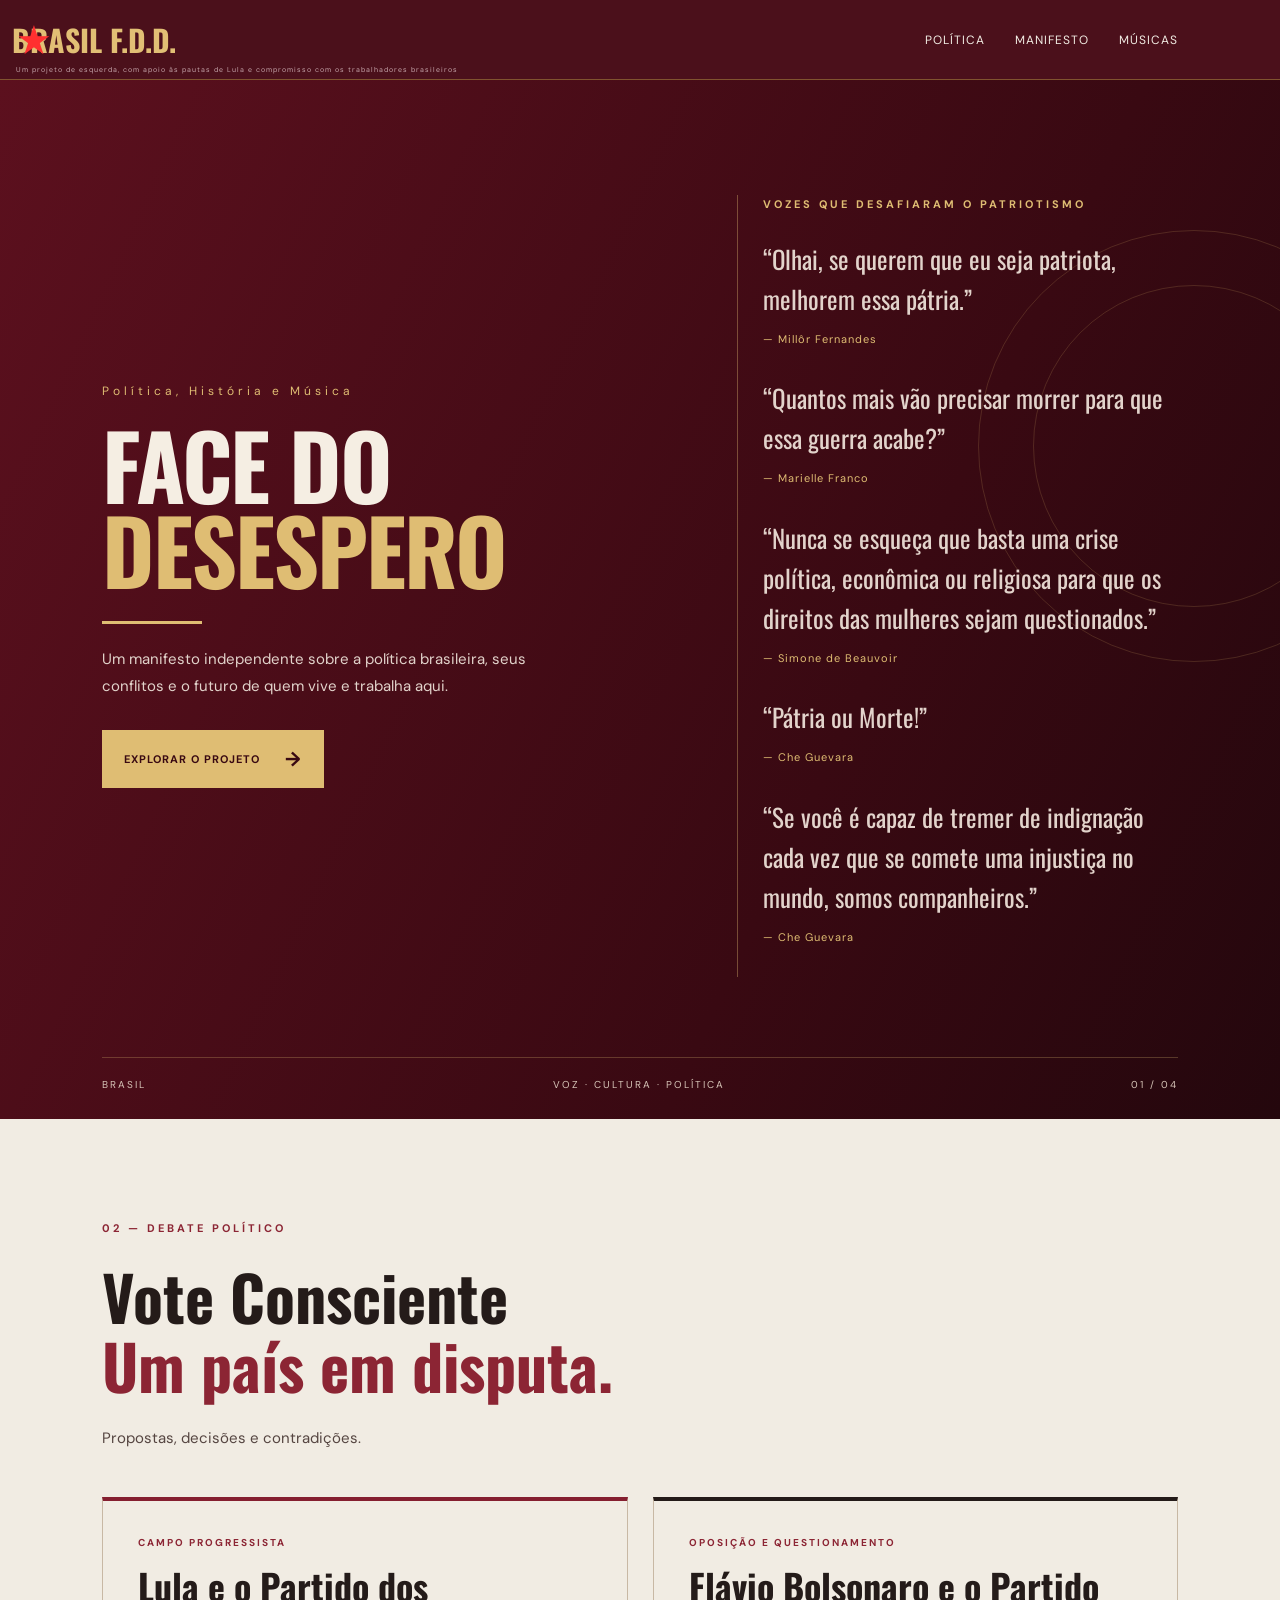
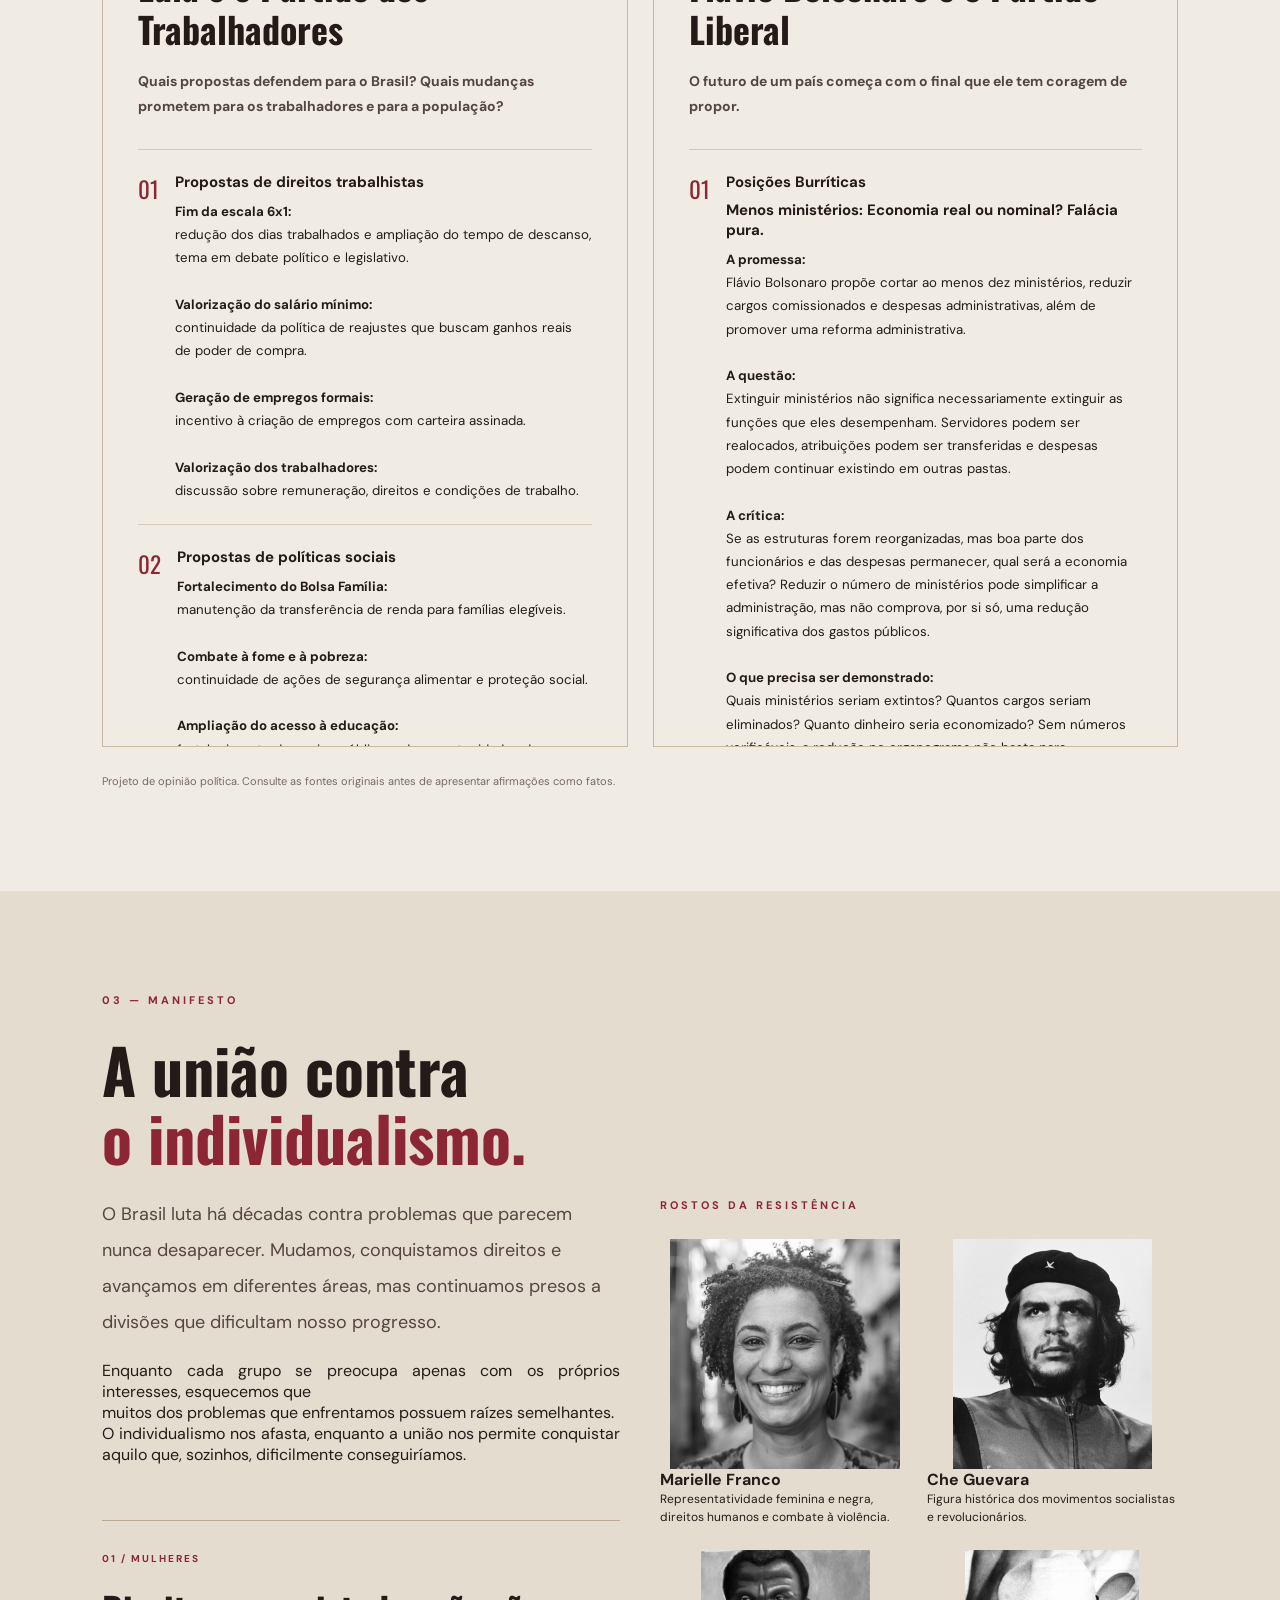
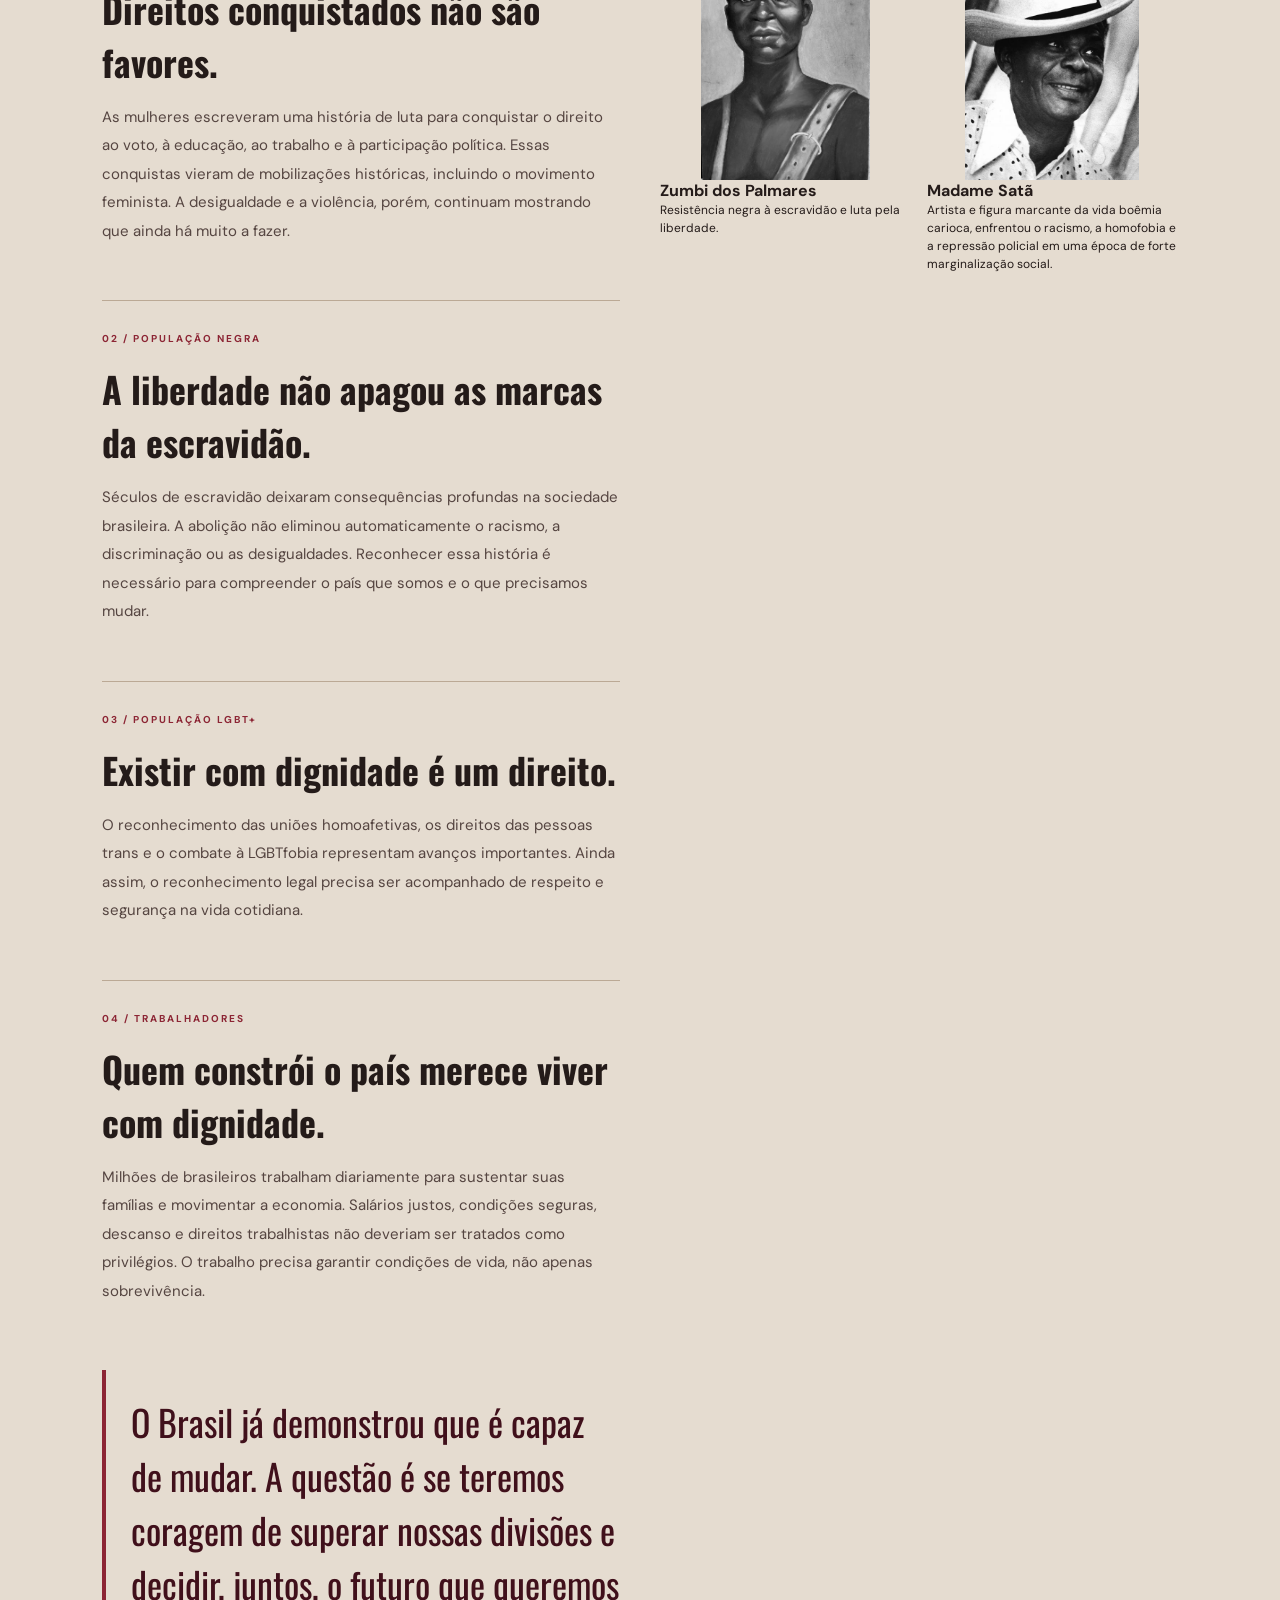
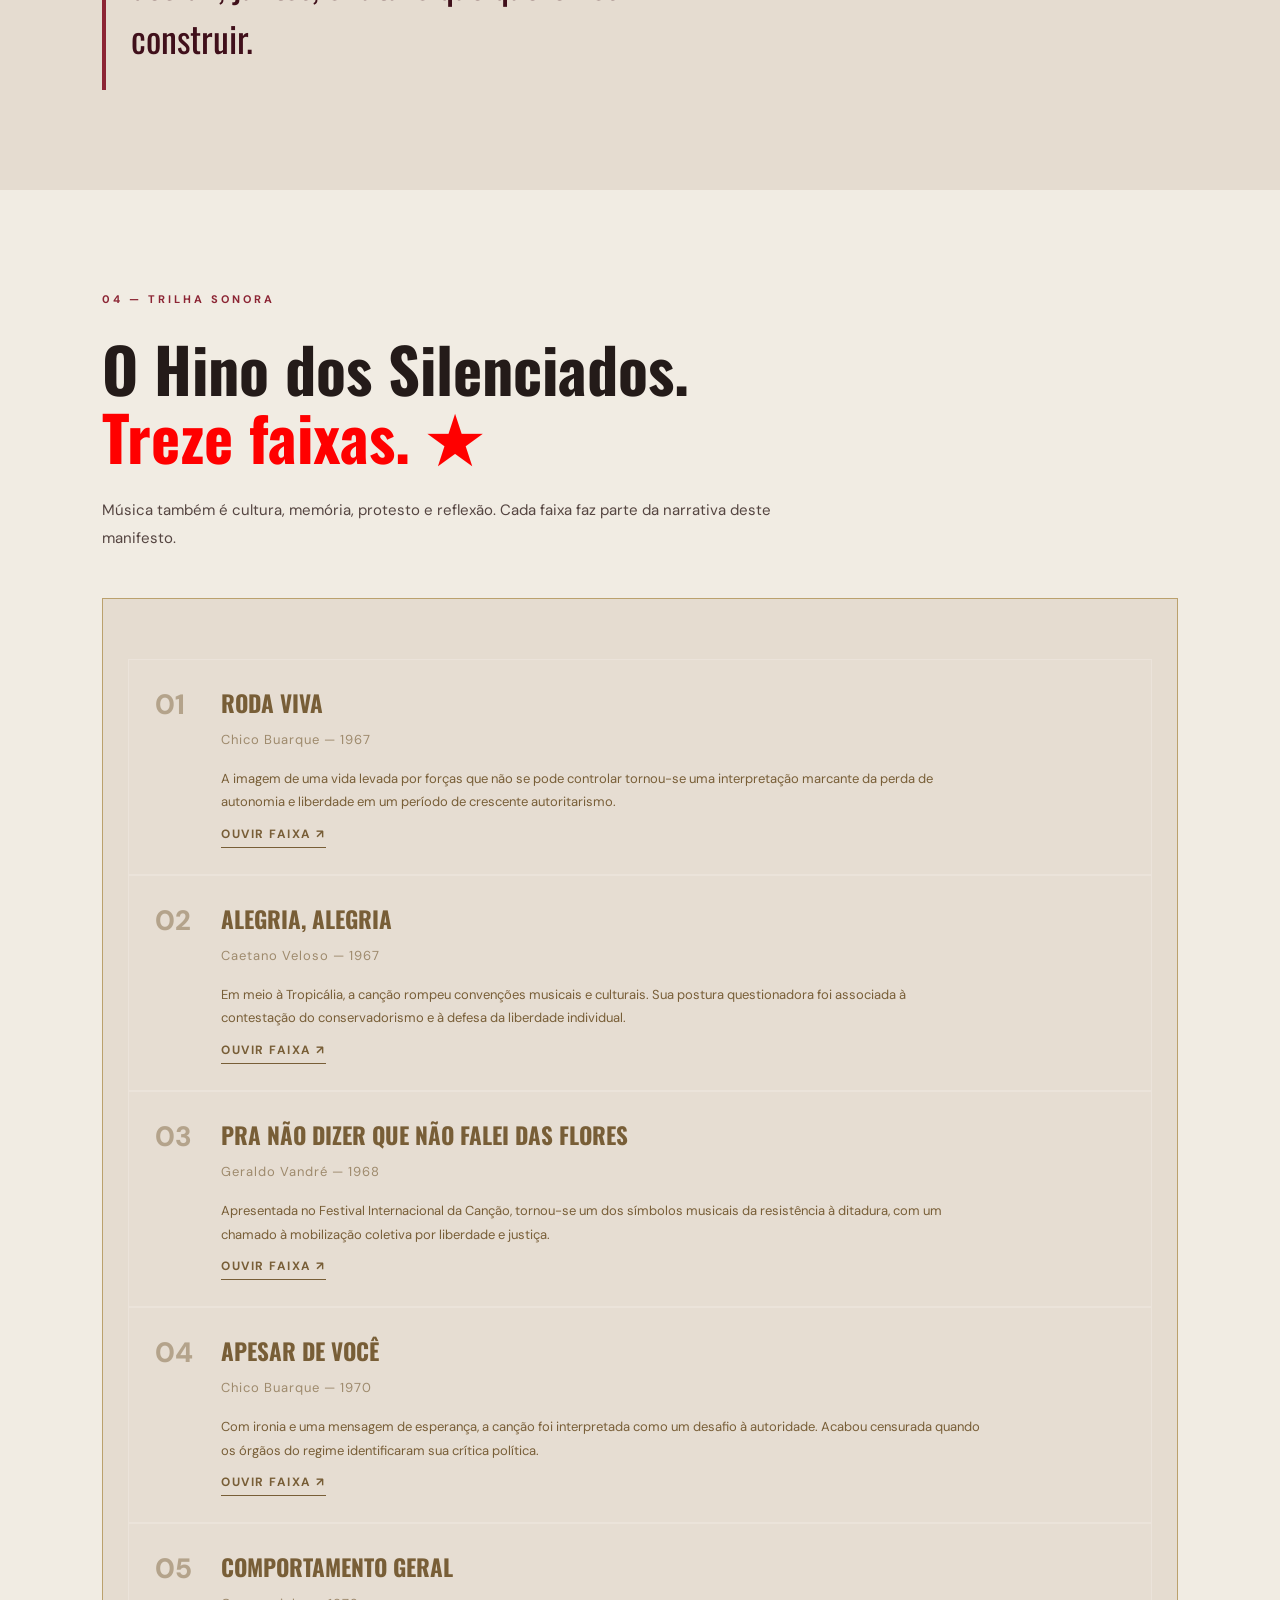
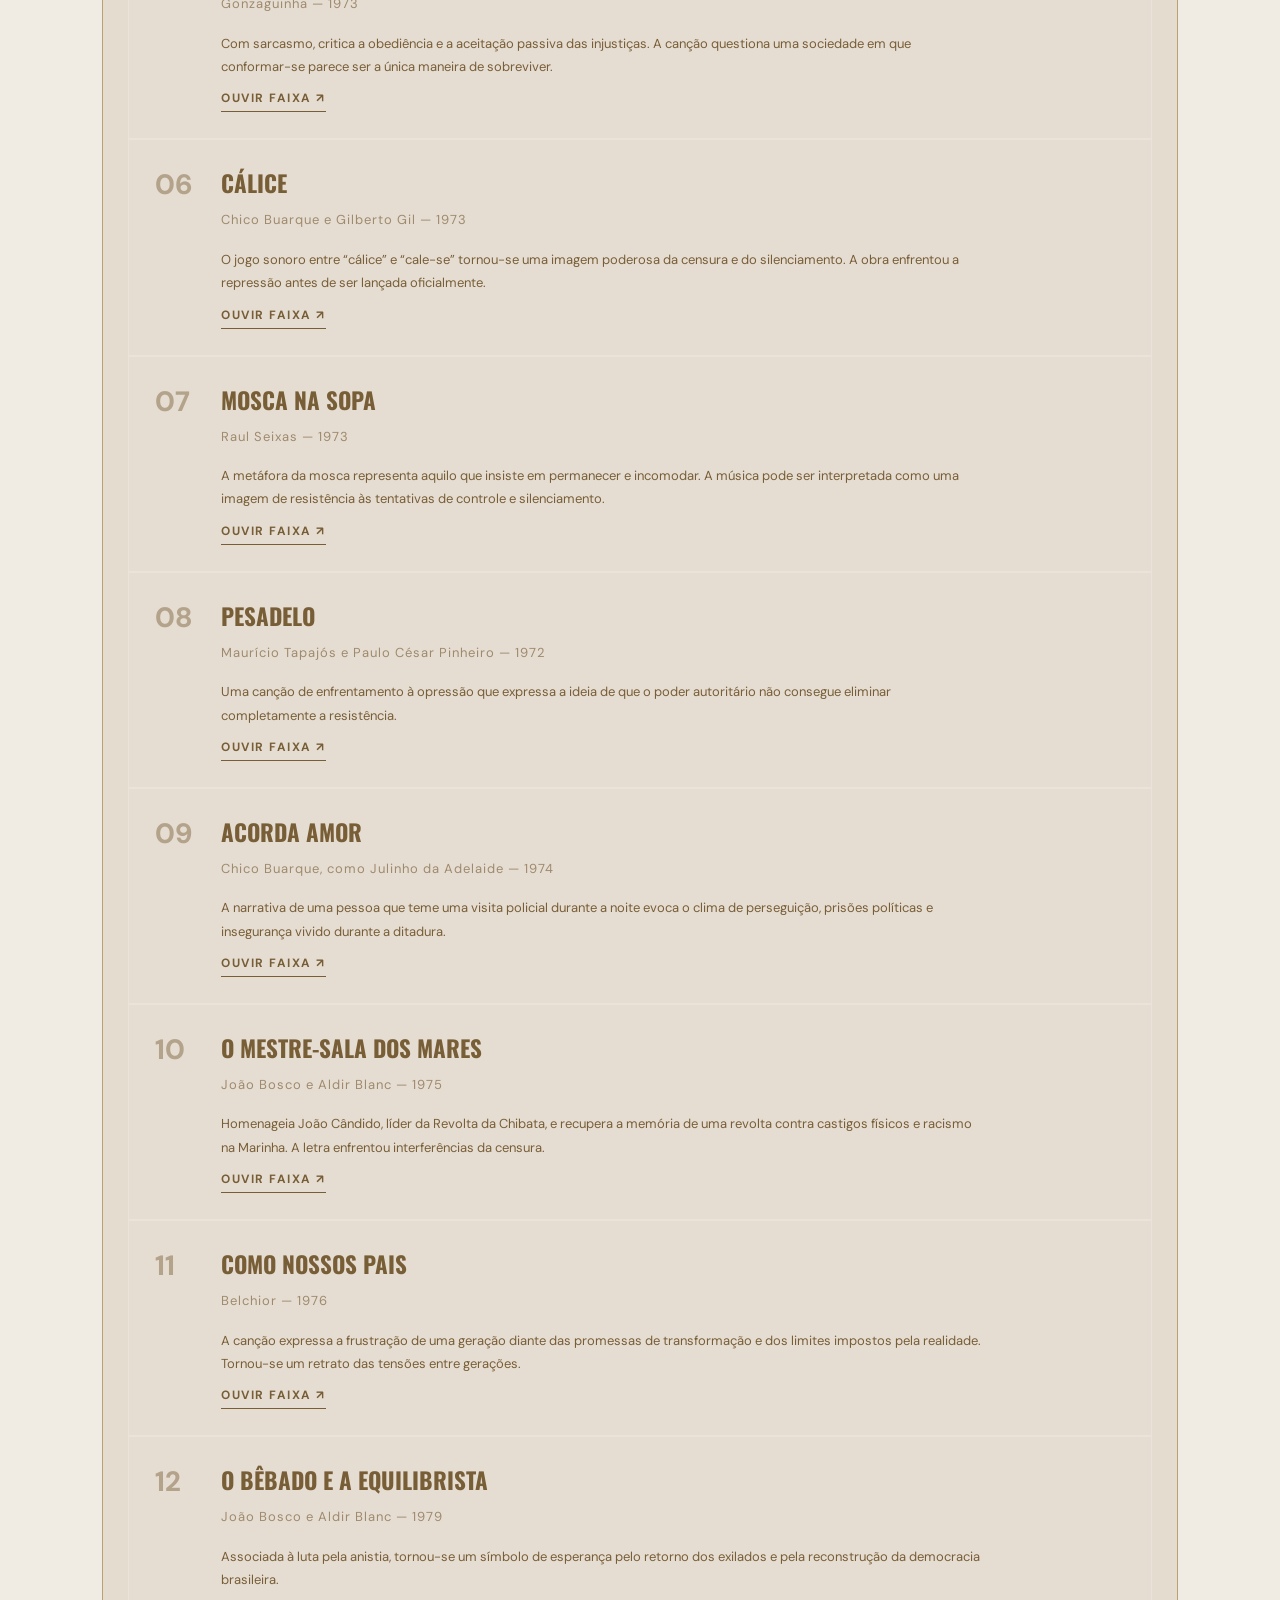
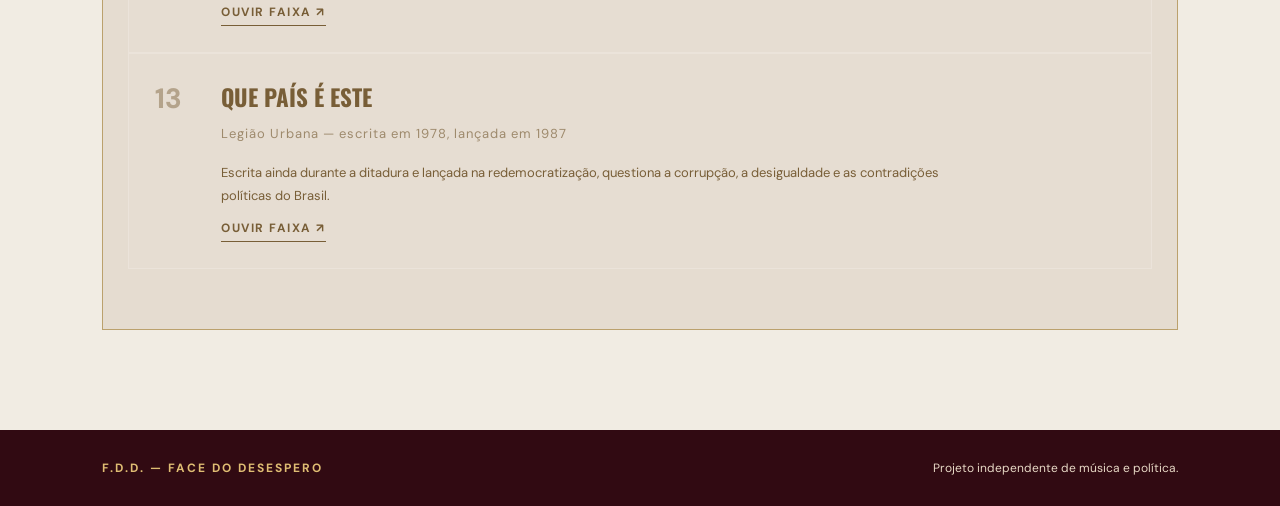
==== index.html @ 1da55a9a "Add files via upload" ====
<!DOCTYPE html>
<html lang="pt-br">
<head>
    <meta charset="UTF-8">
    <meta name="viewport" content="width=device-width, initial-scale=1.0">
    <meta name="theme-color" content="#180b0e">
    <title>Face do Desespero</title>
    <link rel="stylesheet" href="styles.css">
</head>

<body>

    <div class="selo-politico">
        <span class="selo-estrela">★</span>
        <span class="selo-nome"></span>
        <span class="selo-frase">
            Um projeto de esquerda, com apoio às pautas de Lula e compromisso com os trabalhadores brasileiros
        </span>
    </div>

    <header class="cabecalho">
        <a href="#inicio" class="logo">BRASIL F.D.D.</a>

        <nav>
            <a href="#debate">Política</a>
            <a href="#manifesto">Manifesto</a>
            <a href="#musicas">Músicas</a>
        </nav>
    </header>

    <main>

        <!-- 01 — CAPA -->

        <section class="capa" id="inicio">

            <div class="capa-topo"></div>

            <div class="capa-grid">

                <div class="capa-principal">

                    <p class="subtitulo">Política, História e Música</p>

                    <h1>
                        FACE DO
                        <span>DESESPERO</span>
                    </h1>

                    <div class="linha"></div>

                    <p class="descricao">
                        Um manifesto independente sobre a política brasileira,
                        seus conflitos e o futuro de quem vive e trabalha aqui.
                    </p>

                    <a href="#debate" class="botao">
                        EXPLORAR O PROJETO <span>→</span>
                    </a>

                </div>

                <aside class="capa-vozes">

                    <p class="identificador">
                        VOZES QUE DESAFIARAM O PATRIOTISMO
                    </p>

                    <blockquote>
                        “Olhai, se querem que eu seja patriota, melhorem essa pátria.”
                        <span>— Millôr Fernandes</span>
                    </blockquote>

                    <blockquote>
                        “Quantos mais vão precisar morrer para que essa guerra acabe?”
                        <span>— Marielle Franco</span>
                    </blockquote>

                    <blockquote>
                        “Nunca se esqueça que basta uma crise política, econômica ou religiosa para que os direitos das mulheres sejam questionados.”
                        <span>— Simone de Beauvoir</span>
                    </blockquote>

                    <blockquote>
                        “Pátria ou Morte!”
                        <span>— Che Guevara</span>
                    </blockquote>

                    <blockquote>
                        “Se você é capaz de tremer de indignação cada vez que se comete uma injustiça no mundo, somos companheiros.”
                        <span>— Che Guevara</span>
                    </blockquote>

                </aside>

            </div>

            <div class="rodape-capa">
                <span>BRASIL</span>
                <span>VOZ · CULTURA · POLÍTICA</span>
                <span>01 / 04</span>
            </div>

        </section>


        <!-- 02 — DEBATE POLÍTICO -->

        <section class="debate" id="debate">

            <p class="identificador">02 — DEBATE POLÍTICO</p>

            <h2>
                Vote Consciente
                <span>Um país em disputa.</span>
            </h2>

            <p class="introducao">
                Propostas, decisões e contradições.
            </p>

            <div class="colunas-politicas">

                <article class="coluna coluna-esquerda">

                    <p class="etiqueta">CAMPO PROGRESSISTA</p>

                    <h3>Lula e o Partido dos Trabalhadores</h3>

                    <h4 class="texto-coluna">
                        Quais propostas defendem para o Brasil?
                        Quais mudanças prometem para os trabalhadores
                        e para a população?
                    </h4>

                    <div class="ponto">
                        <span>01</span>
                        <div>
                            <h4>Propostas de direitos trabalhistas</h4>
                            <h5>
                                <strong>Fim da escala 6x1:</strong><br>
                                redução dos dias trabalhados e ampliação do tempo de descanso, tema em debate político e legislativo.<br><br>

                                <strong>Valorização do salário mínimo:</strong><br>
                                continuidade da política de reajustes que buscam ganhos reais de poder de compra.<br><br>

                                <strong>Geração de empregos formais:</strong><br>
                                incentivo à criação de empregos com carteira assinada.<br><br>

                                <strong>Valorização dos trabalhadores:</strong><br>
                                discussão sobre remuneração, direitos e condições de trabalho.
                            </h5>
                        </div>
                    </div>

                    <div class="ponto">
                        <span>02</span>
                        <div>
                            <h4>Propostas de políticas sociais</h4>
                            <h5>
                                <strong>Fortalecimento do Bolsa Família:</strong><br>
                                manutenção da transferência de renda para famílias elegíveis.<br><br>

                                <strong>Combate à fome e à pobreza:</strong><br>
                                continuidade de ações de segurança alimentar e proteção social.<br><br>

                                <strong>Ampliação do acesso à educação:</strong><br>
                                fortalecimento do ensino público e das oportunidades de ingresso no ensino superior.<br><br>

                                <strong>Fortalecimento do SUS:</strong><br>
                                ampliação do acesso aos serviços de saúde pública.
                            </h5>
                        </div>
                    </div>

                    <div class="ponto">
                        <span>03</span>
                        <div>
                            <h4>Promessas e resultados</h4>
                            <h5>
                                <strong>Emprego e renda:</strong><br>
                                durante o terceiro mandato, a taxa anual de desemprego caiu para 6,6% em 2024, segundo o IBGE.<br><br>

                                <strong>Valorização do salário mínimo:</strong><br>
                                em 2023, a política de valorização real foi retomada. Em 2024, o salário mínimo chegou a R$ 1.412.<br><br>

                                <strong>Combate à pobreza:</strong><br>
                                o Bolsa Família foi criado em 2003 e reformulado ao longo dos anos. O programa foi relançado em 2023.<br><br>

                                <strong>Acesso à educação:</strong><br>
                                durante os governos Lula foram criados o ProUni e a Universidade Aberta do Brasil, além de iniciativas de expansão do ensino superior federal.<br><br>

                                <strong>Crescimento econômico:</strong><br>
                                o PIB brasileiro cresceu 3,4% em 2024. O resultado não significa que todos os setores tenham se beneficiado igualmente.<br><br>

                                <strong>Preservação da Amazônia:</strong><br>
                                o INPE estimou uma redução de 30,6% no desmatamento da Amazônia Legal em 2024, em comparação com 2023.
                            </h5>
                        </div>
                    </div>

                    <div class="fonte">
                        <h4>FONTES E REFERÊNCIAS</h4>

                        <a href="https://www.ibge.gov.br/" target="_blank" rel="noopener noreferrer">
                            IBGE — desemprego, renda e PIB ↗
                        </a>

                        <a href="https://www.gov.br/trabalho-e-emprego/" target="_blank" rel="noopener noreferrer">
                            Ministério do Trabalho — emprego formal ↗
                        </a>

                        <a href="https://www.gov.br/planalto/" target="_blank" rel="noopener noreferrer">
                            Planalto — salário mínimo e medidas do governo ↗
                        </a>

                        <a href="https://www.gov.br/mds/" target="_blank" rel="noopener noreferrer">
                            Ministério do Desenvolvimento Social — Bolsa Família ↗
                        </a>

                        <a href="https://www.gov.br/mec/" target="_blank" rel="noopener noreferrer">
                            Ministério da Educação — ProUni e educação ↗
                        </a>

                        <a href="https://www.gov.br/inep/" target="_blank" rel="noopener noreferrer">
                            Inep — indicadores educacionais ↗
                        </a>

                        <a href="https://www.gov.br/saude/" target="_blank" rel="noopener noreferrer">
                            Ministério da Saúde — SUS ↗
                        </a>

                        <a href="https://www.gov.br/inpe/" target="_blank" rel="noopener noreferrer">
                            INPE — monitoramento da Amazônia ↗
                        </a>

                        <a href="https://pt.org.br/" target="_blank" rel="noopener noreferrer">
                            PT — posicionamentos e propostas partidárias ↗
                        </a>

                        <a href="https://www.tse.jus.br/" target="_blank" rel="noopener noreferrer">
                            TSE — programas de governo registrados ↗
                        </a>

                        <a href="https://static.poder360.com.br/uploads/2026/08/Programa-Governo-LULA-2026.pdf" target="_blank" rel="noopener noreferrer">
                            Poder360 — Programa de Governo Lula 2026 ↗
                        </a>
                    </div>

                </article>


                <article class="coluna coluna-direita">

                    <p class="etiqueta">OPOSIÇÃO E QUESTIONAMENTO</p>

                    <h3>Flávio Bolsonaro e o Partido Liberal</h3>

                    <h5 class="texto-coluna">
                        O futuro de um país começa com o final que ele tem coragem de propor.
                    </h5>

                    <div class="ponto">
                        <span>01</span>
                        <div>
                            <h4>Posições Burríticas</h4>
                            <h4>Menos ministérios: Economia real ou nominal? Falácia pura.</h4>

                            <h5>
                                <strong>A promessa:</strong><br>
                                Flávio Bolsonaro propõe cortar ao menos dez ministérios, reduzir cargos comissionados e despesas administrativas, além de promover uma reforma administrativa.<br><br>

                                <strong>A questão:</strong><br>
                                Extinguir ministérios não significa necessariamente extinguir as funções que eles desempenham. Servidores podem ser realocados, atribuições podem ser transferidas e despesas podem continuar existindo em outras pastas.<br><br>

                                <strong>A crítica:</strong><br>
                                Se as estruturas forem reorganizadas, mas boa parte dos funcionários e das despesas permanecer, qual será a economia efetiva? Reduzir o número de ministérios pode simplificar a administração, mas não comprova, por si só, uma redução significativa dos gastos públicos.<br><br>

                                <strong>O que precisa ser demonstrado:</strong><br>
                                Quais ministérios seriam extintos? Quantos cargos seriam eliminados? Quanto dinheiro seria economizado? Sem números verificáveis, a redução no organograma não basta para demonstrar eficiência fiscal.<br><br>

                                <strong>PATRIOTISMO DE DISCURSO, DEPENDÊNCIA NA PRÁTICA?</strong><br><br>

                                Um plano de governo não deveria ser uma coleção de promessas genéricas, mas um projeto concreto para transformar a realidade de milhões de brasileiros. Quando faltam metas claras, medidas detalhadas e compromissos verificáveis, o patriotismo corre o risco de se tornar apenas um discurso conveniente.<br><br>

                                Flávio Bolsonaro evoca o patriotismo, mas é legítimo questionar se suas propostas priorizam a autonomia do Brasil ou aprofundam sua dependência dos Estados Unidos. Afinal, defender a pátria significa proteger seus interesses, sua soberania e sua capacidade de tomar decisões sem submissão a potências estrangeiras.<br><br>

                                De que adianta falar em amor ao Brasil se não houver um projeto consistente para garantir sua independência, seu desenvolvimento e a dignidade de seu povo?
                            </h5>
                        </div>
                    </div>

                    <div class="ponto">
                        <span>02</span>
                        <div>
                            <h4>Herança de sangue:</h4>

                            <h5>
                                <strong>Um plano para o Brasil ou para o legado de Bolsonaro?</strong><br><br>

                                Um plano de governo deve apresentar propostas concretas para a economia, a saúde, a educação, a segurança pública e os direitos sociais.<br><br>

                                Quando a trajetória de um familiar ocupa espaço relevante no discurso político, surge uma pergunta legítima: quanto desse documento está dedicado a resolver os problemas do país e quanto está voltado à construção de um legado político?<br><br>

                                Essa discussão também exige olhar para o legado que se pretende preservar. Jair Bolsonaro tornou pública sua admiração pelo coronel Carlos Alberto Brilhante Ustra, ex-chefe do DOI-CODI de São Paulo durante a ditadura militar, reconhecido judicialmente como torturador. Em 2016, durante a votação do impeachment de Dilma Rousseff, Bolsonaro dedicou seu voto à memória de Ustra, provocando indignação por homenagear um agente associado à tortura enquanto fazia referência a uma ex-presidente que foi torturada durante a ditadura.<br><br>

                                Esses episódios levantam uma questão que não pode ser ignorada: que legado político se pretende transmitir ao Brasil — e quais valores esse legado representa? A memória de uma ditadura não deve ser tratada como instrumento de provocação política, muito menos a tortura como motivo de deboche. O respeito às vítimas e à democracia precisa estar acima da idolatria a figuras políticas.<br><br>

                                O Brasil não precisa apenas de homenagens, referências familiares ou promessas genéricas. Precisa de metas claras, medidas viáveis e compromissos que possam ser cobrados pela população.<br><br>

                                O eleitor não vota para escolher o herdeiro de um sobrenome. Vota para escolher um projeto de país.<br><br>

                                <strong>O peso das palavras:</strong><br><br>

                                A avaliação de um legado político não deve se limitar às promessas de campanha ou aos números da economia. As declarações de um governante também importam, porque revelam posturas que podem influenciar o debate público e a maneira como determinados grupos são tratados.<br><br>

                                <strong>A pandemia: “Só uma gripezinha”</strong><br><br>

                                Durante a pandemia de COVID-19, Jair Bolsonaro minimizou publicamente a gravidade da doença, usando a expressão “gripezinha” ao falar sobre a COVID-19 em março de 2020. Em um país que registraria mais de 700 mil mortes pela doença, esse tipo de declaração tornou-se um dos símbolos das críticas à sua postura diante da crise sanitária.<br><br>

                                <strong>Violência contra mulheres: uma declaração sobre Maria do Rosário</strong><br><br>

                                Em 2014, Bolsonaro disse à deputada Maria do Rosário que não a estupraria porque ela “não merece”. A declaração provocou indignação por transformar a violência sexual em instrumento de humilhação contra uma adversária política. Não se trata apenas de uma ofensa pessoal: é legítimo questionar o que significa um representante público usar a violência sexual como forma de intimidação retórica.<br><br>

                                <strong>Racismo: declarações sobre pessoas negras</strong><br><br>

                                Bolsonaro também foi alvo de críticas por declarações consideradas racistas. Em uma entrevista de 2011 ao programa CQC (Custe o Que Custar), fez comentários sobre a possibilidade de seus filhos se relacionarem com pessoas negras, em resposta a uma pergunta sobre racismo. O episódio gerou forte repercussão e foi contestado publicamente.<br><br>

                                Esses episódios, embora diferentes entre si, levantam uma questão comum: qual deve ser o padrão de responsabilidade exigido de alguém que ocupa — ou pretende ocupar — a Presidência da República?<br><br>

                                Um governante tem o direito de defender suas ideias políticas, mas seu discurso também deve ser submetido à crítica pública. Minimizar uma crise sanitária, recorrer à violência sexual como insulto ou fazer declarações sobre relações raciais que provocam acusações de racismo não são questões que precisam ser ignoradas em nome da lealdade partidária.<br><br>

                                O poder passa. As palavras ficam. E o legado de um político também é construído por aquilo que ele escolhe dizer.
                            </h5>
                        </div>
                    </div>

                    <div class="ponto">
                        <span>03</span>
                        <div>
                            <h4>Currículo de Tariflavio Bolsomaster</h4>

                            <h5>
                                <strong>O caso Banco Master e o filme Dark Horse</strong><br><br>

                                Em novembro de 2025, o Banco Central decretou a liquidação do Banco Master. Daniel Vorcaro, controlador da instituição, foi preso em meio a investigações sobre suspeitas de irregularidades financeiras. O caso levantou questionamentos sobre as relações entre o banqueiro e figuras da política brasileira.<br><br>

                                <strong>As mensagens reveladas:</strong><br><br>

                                Segundo reportagens publicadas pelo Intercept Brasil em maio de 2026, mensagens e áudios atribuídos a conversas entre Flávio Bolsonaro e Vorcaro, de 2024 e 2025, tratavam da busca por apoio financeiro para o filme Dark Horse, produção sobre Jair Bolsonaro.<br><br>

                                <strong>O ponto de questionamento:</strong><br><br>

                                As reportagens destacaram conversas ocorridas enquanto a situação do Banco Master já era alvo de investigação. A cronologia levantou questionamentos sobre o relacionamento entre os envolvidos e as tratativas financeiras para o filme. A existência das mensagens, por si só, não comprova que Flávio tenha participado de irregularidades relacionadas ao banco.<br><br>

                                <strong>A versão de Flávio Bolsonaro:</strong><br><br>

                                Flávio afirmou que conhecia Vorcaro desde dezembro de 2024, negou ter recebido dinheiro ou vantagens indevidas e declarou que a relação entre ambos estava ligada exclusivamente ao filme. Também defendeu a abertura de uma CPI para investigar o caso Banco Master.<br><br>

                                <strong>A questão central:</strong><br><br>

                                Flávio buscou apoio financeiro para um filme sobre seu pai junto a um banqueiro que posteriormente se tornou alvo de investigações. Isso levanta questionamentos legítimos sobre essa relação e sobre as condições do financiamento.<br><br>

                                Quanto dinheiro foi negociado? Houve pagamentos? Quais eram as condições desse apoio?<br><br>

                                A população tem o direito de cobrar transparência de seus representantes. Se tudo ocorreu dentro da legalidade, esclarecer os fatos é fundamental. Se houve irregularidades, elas precisam ser investigadas e responsabilizadas.<br><br>

                                <strong>O cargo público e a jornada de trabalho</strong><br><br>

                                Como alguém poderia cumprir uma jornada de 40 horas semanais em Brasília enquanto estudava Direito presencialmente e fazia estágio no Rio de Janeiro?<br><br>

                                Segundo uma reportagem, Flávio Bolsonaro ocupou um cargo na Câmara dos Deputados entre 2000 e 2002, período em que, aos 19 anos, também cursava Direito e realizava estágio no Rio de Janeiro.<br><br>

                                A situação levanta uma pergunta que não pode ser ignorada: ele cumpria efetivamente as obrigações do cargo público que ocupava?<br><br>

                                Quando o salário vem do dinheiro dos contribuintes, a transparência não é um favor — é uma obrigação.<br><br>

                                Não basta falar em moralidade na política. É preciso explicar os próprios registros, esclarecer as suspeitas e prestar contas à população.<br><br>

                                O dinheiro público exige trabalho, não privilégios. E o poder não deveria colocar ninguém acima da cobrança pública.
                            </h5>
                        </div>
                    </div>

                    <div class="fonte">
                        <h4>FONTES E REFERÊNCIAS</h4>

                        <a href="https://noticias.uol.com.br/eleicoes/2026/09/27/propostas-de-flavio-bolsonaro-veja-principais-pontos-do-plano-de-governo.ghtm?cmpid=copiaecola"
                           target="_blank" rel="noopener noreferrer">
                            UOL — Principais propostas do plano de governo de Flávio Bolsonaro ↗
                        </a>

                        <a href="https://veja.abril.com.br/economia/vai-privatizar-os-sinais-trocados-da-campanha-de-flavio-bolsonaro-sobre-estatais/"
                           target="_blank" rel="noopener noreferrer">
                            Veja — Declarações da campanha sobre privatizações de estatais ↗
                        </a>

                        <a href="https://www.youtube.com/watch?v=vW3zoHa60NQ"
                           target="_blank" rel="noopener noreferrer">
                            YouTube — Declaração sobre aposentadorias e BPC ↗
                        </a>

                        <a href="https://www.youtube.com/watch?v=As4vyM395_E"
                           target="_blank" rel="noopener noreferrer">
                            YouTube — Outra declaração sobre aposentadorias e BPC ↗
                        </a>

                        <a href="https://www1.folha.uol.com.br/mercado/2026/10/publicamente-flavio-bolsonaro-defende-reajuste-de-aposentadorias-acima-da-inflacao.shtml"
                           target="_blank" rel="noopener noreferrer">
                            Folha de S.Paulo — Flávio defende reajustes acima da inflação ↗
                        </a>

                        <a href="https://www.intercept.com.br/"
                           target="_blank" rel="noopener noreferrer">
                            The Intercept Brasil — Portal de reportagens sobre Banco Master e Dark Horse ↗
                        </a>

                        <a href="https://www.camara.leg.br/"
                           target="_blank" rel="noopener noreferrer">
                            Câmara dos Deputados — Consulta de registros públicos ↗
                        </a>

                        <a href="https://www.gov.br/planalto/pt-br"
                           target="_blank" rel="noopener noreferrer">
                            Planalto — Portal oficial do Governo Federal ↗
                        </a>

                        <p>
                        </p>
                    </div>

                </article>

            </div>

            <p class="aviso">
                Projeto de opinião política. Consulte as fontes originais
                antes de apresentar afirmações como fatos.
            </p>

        </section>


        <!-- 03 — MANIFESTO -->

        <section class="manifesto" id="manifesto">

            <p class="identificador">03 — MANIFESTO</p>

            <h2>
                A união contra
                <span>o individualismo.</span>
            </h2>

            <div class="manifesto-layout">

                <div class="manifesto-texto">

                    <p class="abertura">
                        O Brasil luta há décadas contra problemas que parecem nunca
                        desaparecer. Mudamos, conquistamos direitos e avançamos em
                        diferentes áreas, mas continuamos presos a divisões que
                        dificultam nosso progresso.
                    </p>

                    <p id="Enquanto">
                        Enquanto cada grupo se preocupa apenas com os próprios
                        interesses, esquecemos que <br> muitos dos problemas que enfrentamos
                        possuem raízes semelhantes.<br> O individualismo nos afasta,
                        enquanto a união nos permite conquistar aquilo que,
                        sozinhos, dificilmente conseguiríamos.
                    </p>

                    <div class="tema-manifesto">
                        <span>01 / MULHERES</span>
                        <h3>Direitos conquistados não são favores.</h3>
                        <p>
                            As mulheres escreveram uma história de luta para conquistar
                            o direito ao voto, à educação, ao trabalho e à participação
                            política. Essas conquistas vieram de mobilizações históricas,
                            incluindo o movimento feminista. A desigualdade e a violência,
                            porém, continuam mostrando que ainda há muito a fazer.
                        </p>
                    </div>

                    <div class="tema-manifesto">
                        <span>02 / POPULAÇÃO NEGRA</span>
                        <h3>A liberdade não apagou as marcas da escravidão.</h3>
                        <p>
                            Séculos de escravidão deixaram consequências profundas
                            na sociedade brasileira. A abolição não eliminou
                            automaticamente o racismo, a discriminação ou as
                            desigualdades. Reconhecer essa história é necessário
                            para compreender o país que somos e o que precisamos mudar.
                        </p>
                    </div>

                    <div class="tema-manifesto">
                        <span>03 / POPULAÇÃO LGBT+</span>
                        <h3>Existir com dignidade é um direito.</h3>
                        <p>
                            O reconhecimento das uniões homoafetivas, os direitos
                            das pessoas trans e o combate à LGBTfobia representam
                            avanços importantes. Ainda assim, o reconhecimento legal
                            precisa ser acompanhado de respeito e segurança na vida
                            cotidiana.
                        </p>
                    </div>

                    <div class="tema-manifesto">
                        <span>04 / TRABALHADORES</span>
                        <h3>Quem constrói o país merece viver com dignidade.</h3>
                        <p>
                            Milhões de brasileiros trabalham diariamente para sustentar
                            suas famílias e movimentar a economia. Salários justos,
                            condições seguras, descanso e direitos trabalhistas não
                            deveriam ser tratados como privilégios. O trabalho precisa
                            garantir condições de vida, não apenas sobrevivência.
                        </p>
                    </div>

                    <blockquote class="frase-final">
                        O Brasil já demonstrou que é capaz de mudar.
                        A questão é se teremos coragem de superar nossas divisões
                        e decidir, juntos, o futuro que queremos construir.
                    </blockquote>

                </div>


                <!-- GALERIA DE FIGURAS HISTÓRICAS -->

                <aside class="simbolos-luta">

                    <p class="identificador">
                        ROSTOS DA RESISTÊNCIA
                    </p>

                    <div class="simbolo">
                        <img
                            src="marielle.jpg"
                            alt="Retrato de Marielle Franco"
                            loading="lazy"
                        >

                        <div class="simbolo-info">
                            <span></span>
                            <h3>Marielle Franco</h3>
                            <p>
                                Representatividade feminina e negra,
                                direitos humanos e combate à violência.
                            </p>
                        </div>
                    </div>

                    <div class="simbolo">
                        <img
                            src="cheguevara.jpg"
                            alt="Retrato de Che Guevara"
                            loading="lazy"
                        >

                        <div class="simbolo-info">
                            <span></span>
                            <h3>Che Guevara</h3>
                            <p>
                                Figura histórica dos movimentos socialistas
                                e revolucionários.
                            </p>
                        </div>
                    </div>

                    <div class="simbolo">
                        <img
                            src="zumbi.jpg"
                            alt="Representação histórica de Zumbi dos Palmares"
                            loading="lazy"
                        >

                        <div class="simbolo-info">
                            <span></span>
                            <h3>Zumbi dos Palmares</h3>
                            <p>
                                Resistência negra à escravidão e luta
                                pela liberdade.
                            </p>
                        </div>
                    </div>

                    <div class="simbolo">
                        <img
                            src="madame.jpg"
                            alt="Retrato de Madame Satã"
                            loading="lazy"
                        >

                        <div class="simbolo-info">
                            <span></span>
                            <h3>Madame Satã</h3>
                            <p>
                                Artista e figura marcante da vida boêmia carioca, enfrentou o racismo,
                                a homofobia e a repressão policial em uma época de forte marginalização social.
                            </p>
                        </div>
                    </div>

                </aside>

            </div>

        </section>


        <!-- 04 — MÚSICAS -->

        <section class="musicas" id="musicas">

            <p class="identificador">04 — TRILHA SONORA</p>

            <h2>
                O Hino dos Silenciados.
                <span id = "Star">Treze faixas. ★</span>
            </h2>

            <p class="introducao">
                Música também é cultura, memória, protesto e reflexão.
                Cada faixa faz parte da narrativa deste manifesto.
            </p>

            <div class="musicas-vazio">
            	<div class="faixas-lista">

    <article class="faixa">
        <span class="faixa-numero">01</span>
        <div class="faixa-info">
            <h3>Roda Viva</h3>
            <p class="faixa-artista">Chico Buarque — 1967</p>
            <p>A imagem de uma vida levada por forças que não se pode controlar tornou-se uma interpretação marcante da perda de autonomia e liberdade em um período de crescente autoritarismo.</p>
            <a href="https://www.youtube.com/results?search_query=Chico+Buarque+Roda+Viva" target="_blank" rel="noopener noreferrer">OUVIR FAIXA ↗</a>
        </div>
    </article>

    <article class="faixa">
        <span class="faixa-numero">02</span>
        <div class="faixa-info">
            <h3>Alegria, Alegria</h3>
            <p class="faixa-artista">Caetano Veloso — 1967</p>
            <p>Em meio à Tropicália, a canção rompeu convenções musicais e culturais. Sua postura questionadora foi associada à contestação do conservadorismo e à defesa da liberdade individual.</p>
            <a href="https://www.youtube.com/results?search_query=Caetano+Veloso+Alegria+Alegria" target="_blank" rel="noopener noreferrer">OUVIR FAIXA ↗</a>
        </div>
    </article>

    <article class="faixa">
        <span class="faixa-numero">03</span>
        <div class="faixa-info">
            <h3>Pra Não Dizer Que Não Falei das Flores</h3>
            <p class="faixa-artista">Geraldo Vandré — 1968</p>
            <p>Apresentada no Festival Internacional da Canção, tornou-se um dos símbolos musicais da resistência à ditadura, com um chamado à mobilização coletiva por liberdade e justiça.</p>
            <a href="https://www.youtube.com/results?search_query=Geraldo+Vandre+Pra+Nao+Dizer+Que+Nao+Falei+das+Flores" target="_blank" rel="noopener noreferrer">OUVIR FAIXA ↗</a>
        </div>
    </article>

    <article class="faixa">
        <span class="faixa-numero">04</span>
        <div class="faixa-info">
            <h3>Apesar de Você</h3>
            <p class="faixa-artista">Chico Buarque — 1970</p>
            <p>Com ironia e uma mensagem de esperança, a canção foi interpretada como um desafio à autoridade. Acabou censurada quando os órgãos do regime identificaram sua crítica política.</p>
            <a href="https://www.youtube.com/results?search_query=Chico+Buarque+Apesar+de+Voce" target="_blank" rel="noopener noreferrer">OUVIR FAIXA ↗</a>
        </div>
    </article>

    <article class="faixa">
        <span class="faixa-numero">05</span>
        <div class="faixa-info">
            <h3>Comportamento Geral</h3>
            <p class="faixa-artista">Gonzaguinha — 1973</p>
            <p>Com sarcasmo, critica a obediência e a aceitação passiva das injustiças. A canção questiona uma sociedade em que conformar-se parece ser a única maneira de sobreviver.</p>
            <a href="https://www.youtube.com/results?search_query=Gonzaguinha+Comportamento+Geral" target="_blank" rel="noopener noreferrer">OUVIR FAIXA ↗</a>
        </div>
    </article>

    <article class="faixa">
        <span class="faixa-numero">06</span>
        <div class="faixa-info">
            <h3>Cálice</h3>
            <p class="faixa-artista">Chico Buarque e Gilberto Gil — 1973</p>
            <p>O jogo sonoro entre “cálice” e “cale-se” tornou-se uma imagem poderosa da censura e do silenciamento. A obra enfrentou a repressão antes de ser lançada oficialmente.</p>
            <a href="https://www.youtube.com/results?search_query=Chico+Buarque+Gilberto+Gil+Calice" target="_blank" rel="noopener noreferrer">OUVIR FAIXA ↗</a>
        </div>
    </article>

    <article class="faixa">
        <span class="faixa-numero">07</span>
        <div class="faixa-info">
            <h3>Mosca na Sopa</h3>
            <p class="faixa-artista">Raul Seixas — 1973</p>
            <p>A metáfora da mosca representa aquilo que insiste em permanecer e incomodar. A música pode ser interpretada como uma imagem de resistência às tentativas de controle e silenciamento.</p>
            <a href="https://www.youtube.com/results?search_query=Raul+Seixas+Mosca+na+Sopa" target="_blank" rel="noopener noreferrer">OUVIR FAIXA ↗</a>
        </div>
    </article>

    <article class="faixa">
        <span class="faixa-numero">08</span>
        <div class="faixa-info">
            <h3>Pesadelo</h3>
            <p class="faixa-artista">Maurício Tapajós e Paulo César Pinheiro — 1972</p>
            <p>Uma canção de enfrentamento à opressão que expressa a ideia de que o poder autoritário não consegue eliminar completamente a resistência.</p>
            <a href="https://www.youtube.com/results?search_query=Mauricio+Tapajos+Paulo+Cesar+Pinheiro+Pesadelo" target="_blank" rel="noopener noreferrer">OUVIR FAIXA ↗</a>
        </div>
    </article>

    <article class="faixa">
        <span class="faixa-numero">09</span>
        <div class="faixa-info">
            <h3>Acorda Amor</h3>
            <p class="faixa-artista">Chico Buarque, como Julinho da Adelaide — 1974</p>
            <p>A narrativa de uma pessoa que teme uma visita policial durante a noite evoca o clima de perseguição, prisões políticas e insegurança vivido durante a ditadura.</p>
            <a href="https://www.youtube.com/results?search_query=Chico+Buarque+Acorda+Amor" target="_blank" rel="noopener noreferrer">OUVIR FAIXA ↗</a>
        </div>
    </article>

    <article class="faixa">
        <span class="faixa-numero">10</span>
        <div class="faixa-info">
            <h3>O Mestre-Sala dos Mares</h3>
            <p class="faixa-artista">João Bosco e Aldir Blanc — 1975</p>
            <p>Homenageia João Cândido, líder da Revolta da Chibata, e recupera a memória de uma revolta contra castigos físicos e racismo na Marinha. A letra enfrentou interferências da censura.</p>
            <a href="https://www.youtube.com/results?search_query=Joao+Bosco+O+Mestre+Sala+dos+Mares" target="_blank" rel="noopener noreferrer">OUVIR FAIXA ↗</a>
        </div>
    </article>

    <article class="faixa">
        <span class="faixa-numero">11</span>
        <div class="faixa-info">
            <h3>Como Nossos Pais</h3>
            <p class="faixa-artista">Belchior — 1976</p>
            <p>A canção expressa a frustração de uma geração diante das promessas de transformação e dos limites impostos pela realidade. Tornou-se um retrato das tensões entre gerações.</p>
            <a href="https://www.youtube.com/results?search_query=Belchior+Como+Nossos+Pais" target="_blank" rel="noopener noreferrer">OUVIR FAIXA ↗</a>
        </div>
    </article>

    <article class="faixa">
        <span class="faixa-numero">12</span>
        <div class="faixa-info">
            <h3>O Bêbado e a Equilibrista</h3>
            <p class="faixa-artista">João Bosco e Aldir Blanc — 1979</p>
            <p>Associada à luta pela anistia, tornou-se um símbolo de esperança pelo retorno dos exilados e pela reconstrução da democracia brasileira.</p>
            <a href="https://www.youtube.com/results?search_query=Joao+Bosco+O+Bebado+e+a+Equilibrista" target="_blank" rel="noopener noreferrer">OUVIR FAIXA ↗</a>
        </div>
    </article>

    <article class="faixa">
        <span class="faixa-numero">13</span>
        <div class="faixa-info">
            <h3>Que País É Este</h3>
            <p class="faixa-artista">Legião Urbana — escrita em 1978, lançada em 1987</p>
            <p>Escrita ainda durante a ditadura e lançada na redemocratização, questiona a corrupção, a desigualdade e as contradições políticas do Brasil.</p>
            <a href="https://www.youtube.com/results?search_query=Legiao+Urbana+Que+Pais+E+Este" target="_blank" rel="noopener noreferrer">OUVIR FAIXA ↗</a>
        </div>
    </article>

</div>
            </div>

        </section>

    </main>

    <footer id="sobre">
        <span>F.D.D. — FACE DO DESESPERO</span>
        <span>Projeto independente de música e política.</span>
    </footer>

</body>
</html>
---- styles.css ----
@import url('https://fonts.googleapis.com/css2?family=DM+Sans:wght@400;500;600;700&family=Oswald:wght@400;500;600;700&display=swap');

* {
    margin: 0;
    padding: 0;
    box-sizing: border-box;
}

html {
    scroll-behavior: smooth;
}

body {
    background: #f1ece3;
    color: #241b19;
    font-family: 'DM Sans', sans-serif;
    overflow-x: hidden;
}

section {
    scroll-margin-top: 20px;
}

.cabecalho {
    min-height: 80px;
    padding: 0 8%;
    display: flex;
    align-items: center;
    justify-content: space-between;
    gap: 25px;
    background: #4b101b;
    border-bottom: 1px solid #80532f;
}

.logo {
    color: #e1bf75;
    font-family: 'Oswald', sans-serif;
    font-size: 30px;
    font-weight: 700;
    text-decoration: none;
    position: relative;
    right: 90px;
    top: -10;
}

nav {
    display: flex;
    gap: 30px;
}

nav a {
    color: #f1ece3;
    text-decoration: none;
    font-size: 12px;
    text-transform: uppercase;
    letter-spacing: 1px;
    transition: color 0.3s;
}

nav a:hover {
    color: #e1bf75;
}


/* 01 — CAPA */

.capa {
    min-height: 780px;
    padding: 35px 8% 28px;
    display: flex;
    flex-direction: column;
    justify-content: space-between;
    position: relative;
    overflow: hidden;
    color: #f5eee3;
    background: linear-gradient(115deg, #5c101e, #390912 65%, #24070d);
}

.capa::before,
.capa::after {
    content: "";
    position: absolute;
    border: 1px solid #c4a05b35;
    border-radius: 50%;
    pointer-events: none;
}

.capa::before {
    width: 430px;
    height: 430px;
    right: -130px;
    top: 150px;
}

.capa::after {
    width: 320px;
    height: 320px;
    right: -75px;
    top: 205px;
}

.capa-topo,
.capa-grid,
.rodape-capa {
    position: relative;
    z-index: 1;
}

.capa-topo,
.rodape-capa {
    display: flex;
    justify-content: space-between;
    align-items: center;
    gap: 15px;
}

.numero,
.edicao {
    color: #dfbd73;
    font-size: 10px;
    letter-spacing: 2px;
}

.capa-grid {
    display: grid;
    grid-template-columns: 1.1fr 0.9fr;
    align-items: center;
    gap: 9%;
    margin: 80px 0;
}

.subtitulo {
    margin-bottom: 22px;
    color: #dfbd73;
    font-size: 12px;
    letter-spacing: 4px;
}

h1 {
    font-family: 'Oswald', sans-serif;
    font-size: clamp(58px, 7vw, 105px);
    line-height: 0.95;
    letter-spacing: -2px;
}

h1 span {
    display: block;
    color: #dfbd73;
}

.linha {
    width: 100px;
    height: 3px;
    margin: 30px 0 22px;
    background: #dfbd73;
}

.descricao {
    max-width: 450px;
    color: #e2d3cb;
    font-size: 15px;
    line-height: 1.8;
}

.botao {
    display: inline-flex;
    align-items: center;
    gap: 25px;
    margin-top: 30px;
    padding: 16px 22px;
    background: #dfbd73;
    color: #390912;
    text-decoration: none;
    font-size: 11px;
    font-weight: 700;
    letter-spacing: 1px;
    transition: background 0.3s, transform 0.3s;
}

.botao:hover {
    background: #f0d69b;
    transform: translateY(-2px);
}

.botao span {
    font-size: 20px;
}

.capa-vozes {
    padding-left: 25px;
    border-left: 1px solid #dfbd7360;
}

.identificador {
    margin-bottom: 25px;
    color: #8c2534;
    font-size: 11px;
    font-weight: 700;
    letter-spacing: 3px;
    line-height: 1.7;
}

.capa-vozes .identificador {
    color: #dfbd73;
}

.capa-vozes blockquote {
    margin-bottom: 30px;
    color: #e2d3cb;
    font-family: 'Oswald', sans-serif;
    font-size: clamp(18px, 2vw, 25px);
    line-height: 1.6;
}

.capa-vozes blockquote span {
    display: block;
    margin-top: 12px;
    color: #dfbd73;
    font-family: 'DM Sans', sans-serif;
    font-size: 11px;
    letter-spacing: 1px;
}

.rodape-capa {
    border-top: 1px solid #dfbd7345;
    padding-top: 20px;
    color: #d7c5b8;
    font-size: 10px;
    letter-spacing: 2px;
}


/* TÍTULOS DAS SEÇÕES */

.debate h2,
.manifesto h2,
.musicas h2 {
    margin-bottom: 25px;
    font-family: 'Oswald', sans-serif;
    font-size: clamp(38px, 5vw, 62px);
    line-height: 1.1;
}

.debate h2 span,
.manifesto h2 span,
.musicas h2 span {
    display: block;
    color: #8c2534;
}

.introducao {
    max-width: 680px;
    margin-bottom: 45px;
    color: #554541;
    font-size: 15px;
    line-height: 1.9;
}


/* 02 — DEBATE POLÍTICO */

.debate {
    padding: 100px 8%;
    background: #f1ece3;
}

.colunas-politicas {
    display: grid;
    grid-template-columns: 1fr 1fr;
    gap: 25px;
    align-items: stretch;
}

.coluna {
    padding: 35px;
    border: 1px solid #c8b8a4;
}

.coluna-esquerda {
    border-top: 4px solid #851f30;
}

.coluna-direita {
    border-top: 4px solid #241b19;
}

.etiqueta {
    margin-bottom: 15px;
    color: #8c2534;
    font-size: 10px;
    font-weight: 700;
    letter-spacing: 2px;
}

.coluna h3 {
    margin-bottom: 18px;
    font-family: 'Oswald', sans-serif;
    font-size: clamp(25px, 3vw, 36px);
    line-height: 1.2;
}

.texto-coluna {
    margin-bottom: 30px;
    color: #554541;
    font-size: 14px;
    line-height: 1.8;
}

.ponto {
    display: flex;
    gap: 16px;
    padding: 22px 0;
    border-top: 1px solid #d6c9b9;
}

.ponto > span {
    color: #8c2534;
    font-family: 'Oswald', sans-serif;
    font-size: 23px;
}

.ponto h4 {
    margin-bottom: 8px;
    font-size: 15px;
}

.ponto p {
    color: #554541;
    font-size: 13px;
    line-height: 1.8;
}

.fonte {
    display: flex;
    flex-direction: column;
    gap: 10px;
    margin-top: 20px;
    padding-top: 20px;
    border-top: 1px solid #d6c9b9;
    color: #8c2534;
    font-size: 10px;
    font-weight: 700;
    letter-spacing: 1px;
}

.fonte a {
    color: #554541;
    font-size: 12px;
    font-weight: 500;
    letter-spacing: 0;
    overflow-wrap: anywhere;
}

.aviso {
    margin-top: 25px;
    color: #786861;
    font-size: 11px;
    line-height: 1.7;
}


/* 03 — MANIFESTO */

.manifesto {
    padding: 100px 8%;
    background: #e5dcd0;
}

.manifesto > h2 {
    max-width: 750px;
}

.abertura,
.manifesto > p:not(.identificador) {
    max-width: 780px;
    margin-bottom: 20px;
    color: #554541;
    font-size: 16px;
    line-height: 2;
}

.abertura {
    font-size: 18px;
}

.tema-manifesto {
    max-width: 850px;
    margin-top: 55px;
    padding-top: 25px;
    border-top: 1px solid #bba995;
}

.tema-manifesto > span {
    color: #8c2534;
    font-size: 10px;
    font-weight: 700;
    letter-spacing: 2px;
}

.tema-manifesto h3 {
    margin: 15px 0;
    font-family: 'Oswald', sans-serif;
    font-size: clamp(25px, 3vw, 36px);
}

.tema-manifesto p {
    max-width: 750px;
    color: #554541;
    font-size: 15px;
    line-height: 1.9;
}

.frase-final {
    max-width: 850px;
    margin-top: 65px;
    padding: 25px 0 25px 25px;
    border-left: 4px solid #8c2534;
    color: #40101b;
    font-family: 'Oswald', sans-serif;
    font-size: clamp(24px, 3vw, 36px);
    line-height: 1.5;
}


/* 04 — MÚSICAS */

.musicas {
    padding: 100px 8%;
    background: #f1ece3;
}

.musicas h2 span {
    color: #851f30;
}

.musicas-vazio {
    margin-top: 35px;
    padding: 60px 25px;
    border: 1px solid #bba16d;
    background: #e5dcd0;
    color: #785e37;
}

.musicas-vazio > span {
    font-size: 11px;
    letter-spacing: 2px;
}

.musicas-vazio h3 {
    margin: 20px 0 10px;
    font-family: 'Oswald', sans-serif;
    font-size: clamp(22px, 3vw, 34px);
}

.musicas-vazio p {
    font-size: 13px;
    line-height: 1.8;
}


/* RODAPÉ */

footer {
    display: flex;
    justify-content: space-between;
    gap: 20px;
    padding: 30px 8%;
    background: #310a12;
    color: #e7d8c5;
    font-size: 12px;
}

footer span:first-child {
    color: #dfbd73;
    font-weight: 700;
    letter-spacing: 2px;
}


/* CELULAR */

@media (max-width: 700px) {
    .cabecalho {
        flex-wrap: wrap;
        gap: 18px;
        padding: 18px 6%;
    }

    .logo {
        font-size: 27px;
    }

    nav {
        width: 100%;
        flex-wrap: wrap;
        gap: 15px;
    }

    nav a {
        font-size: 10px;
    }

    .capa {
        min-height: auto;
        padding: 28px 7% 22px;
    }

    .capa-topo {
        align-items: flex-start;
        flex-wrap: wrap;
    }

    .numero,
    .edicao {
        font-size: 9px;
    }

    .capa-grid {
        grid-template-columns: 1fr;
        gap: 55px;
        margin: 65px 0;
    }

    h1 {
        font-size: clamp(49px, 12vw, 75px);
        letter-spacing: -1px;
    }

    .subtitulo {
        font-size: 10px;
        letter-spacing: 2px;
    }

    .descricao {
        font-size: 14px;
    }

    .capa-vozes {
        padding: 25px 0 0;
        border-left: none;
        border-top: 1px solid #dfbd7360;
    }

    .capa-vozes blockquote {
        font-size: 21px;
    }

    .rodape-capa {
        flex-wrap: wrap;
        font-size: 9px;
        line-height: 1.8;
    }

    .debate,
    .manifesto,
    .musicas {
        padding: 70px 7%;
    }

    .debate h2,
    .manifesto h2,
    .musicas h2 {
        font-size: clamp(35px, 9vw, 46px);
    }

    .introducao {
        font-size: 14px;
    }

    .colunas-politicas {
        grid-template-columns: 1fr;
        gap: 20px;
    }

    .coluna {
        padding: 25px 20px;
    }

    .coluna h3 {
        font-size: 30px;
    }

    .abertura,
    .manifesto > p:not(.identificador) {
        font-size: 14px;
    }

    .tema-manifesto {
        margin-top: 40px;
    }

    .tema-manifesto p {
        font-size: 14px;
    }

    .frase-final {
        padding-left: 18px;
    }

    .musicas-vazio {
        padding: 35px 18px;
    }

    footer {
        flex-direction: column;
        padding: 25px 7%;
        line-height: 1.8;
    }
}
.estrela {
    color: #ff0000;
    font-size: px;
    position: relative;
    bottom: 4770px;
    left: 20px;

}
.selo-politico {
    position: absolute;
    top: 20px;
    left: 16px;
    z-index: 1000;
    display: flex;
    flex-direction: column;
    align-items: flex-start;
    line-height: 1;
    gap: 3px;
}

.selo-estrela {
    color: #ff3030;
    font-size: 40px;
}

.selo-nome {
    color: #f5e9df;
    font-family: 'Oswald', sans-serif;
    font-size: 12px;
    font-weight: 700;
    letter-spacing: 2px;
}

.selo-frase {
    color: #c6a5ab;
    font-family: 'DM Sans', sans-serif;
    font-size: 7px;
    letter-spacing: 1px;
}
/* MANIFESTO: TEXTO À ESQUERDA, RETRATOS À DIREITA */

.manifesto-layout {
    display: grid !important;
    grid-template-columns: minmax(0, 1fr) minmax(0, 1fr) !important;
    gap: 40px;
    align-items: start;
    width: 100%;
}

.manifesto-texto {
    grid-column: 1;
    min-width: 0;
}

.simbolos-luta {
    grid-column: 2;
    grid-row: 1;
    position: sticky;
    top: 30px;
    align-self: start;
    width: 100%;
    min-width: 0;
    display: grid;
    grid-template-columns: repeat(2, minmax(0, 1fr));
    gap: 24px 16px;
    margin: 0;
}

.simbolos-luta > .identificador {
    grid-column: 1 / -1;
    margin: 0;
}

.simbolo {
    min-width: 0;
    margin: 0;
}

.simbolo img {
    display: block;
    width: 100%;
    height: 230px;
    object-fit: cover;
    object-position: center top;
    filter: grayscale(100%);
}

.simbolo-info h3 {
    font-size: 16px;
    overflow-wrap: anywhere;
}

.simbolo-info p {
    font-size: 12px;
    line-height: 1.5;
}

@media (max-width: 800px) {
    .manifesto-layout {
        grid-template-columns: 1fr !important;
    }

    .manifesto-texto,
    .simbolos-luta {
        grid-column: 1;
    }

    .simbolos-luta {
        grid-row: auto;
        position: static;
    }
}
.simbolo img {
    display: block;
    width: 100%;
    height: 160px;
    object-fit: contain;
    object-position: center;
    filter: grayscale(100%);
    position: relative;
    right: 310px;
}
#Enquanto{
    text-align: justify;



}




/* COLUNAS POLÍTICAS */

.colunas-politicas {
    grid-template-columns: repeat(2, minmax(0, 1fr));
    align-items: start;
    gap: 25px;
}

.coluna {
    height: 850px;
    min-width: 0;
    overflow-y: auto;
    scrollbar-width: thin;
    scrollbar-color: #8c2534 #e5dcd0;
}

/* ROLAGEM E ORGANIZAÇÃO DO TEXTO */

.coluna .ponto {
    min-width: 0;
}

.coluna .ponto h4,
.coluna .ponto h5 {
    overflow-wrap: anywhere;
}

.coluna .ponto h5 {
    font-family: 'DM Sans', sans-serif;
    font-weight: 400;
    line-height: 1.75;
}

.coluna .ponto > span {
    flex-shrink: 0;
}

.fonte {
    line-height: 1.6;
    letter-spacing: 0;
}

.fonte a {
    overflow-wrap: anywhere;
}

/* CELULAR */

@media (max-width: 700px) {
    .colunas-politicas {
        grid-template-columns: minmax(0, 1fr);
    }

    .coluna {
        height: auto;
        max-height: none;
        overflow-y: visible;
    }
}

/* MANIFESTO: TEXTO À ESQUERDA, RETRATOS À DIREITA */

.manifesto-layout {
    display: grid;
    grid-template-columns: minmax(0, 1fr) minmax(0, 1fr);
    gap: 40px;
    align-items: start;
    width: 100%;
}

.manifesto-texto {
    grid-column: 1;
    min-width: 0;
}

.simbolos-luta {
    grid-column: 2;
    grid-row: 1;
    position: sticky;
    top: 30px;
    align-self: start;
    width: 100%;
    min-width: 0;
    display: grid;
    grid-template-columns: repeat(2, minmax(0, 1fr));
    gap: 24px 16px;
    margin: 0;
}

.simbolos-luta > .identificador {
    grid-column: 1 / -1;
    margin: 0;
}

.simbolo {
    min-width: 0;
    margin: 0;
}

.simbolo img {
    display: block;
    width: 100%;
    height: 230px;
    object-fit: contain;
    object-position: center;
    filter: grayscale(100%);
    position: static;
}

.simbolo-info h3 {
    font-size: 16px;
    overflow-wrap: anywhere;
}

.simbolo-info p {
    font-size: 12px;
    line-height: 1.5;
}

#Enquanto {
    text-align: justify;
}

/* MANIFESTO NO CELULAR */

@media (max-width: 800px) {
    .manifesto-layout {
        grid-template-columns: minmax(0, 1fr);
    }

    .manifesto-texto,
    .simbolos-luta {
        grid-column: 1;
    }

    .simbolos-luta {
        grid-row: auto;
        position: static;
    }

    .simbolo img {
        height: 160px;
        object-fit: contain;
        object-position: center;
    }
}




```css
.faixas-lista {
    display: flex;
    flex-direction: column;
    gap: 18px;
    margin-top: 40px;
}

.faixa {
    display: flex;
    gap: 24px;
    padding: 26px;
    border: 1px solid rgba(255, 255, 255, 0.18);
    background: rgba(255, 255, 255, 0.035);
    transition: background 0.3s, border-color 0.3s;
}

.faixa:hover {
    background: rgba(255, 255, 255, 0.07);
    border-color: rgba(255, 255, 255, 0.45);
}

.faixa-numero {
    font-size: 28px;
    font-weight: 800;
    opacity: 0.45;
    min-width: 42px;
}

.faixa-info {
    flex: 1;
}

.faixa-info h3 {
    margin: 0 0 8px;
    font-size: 23px;
    text-transform: uppercase;
}

.faixa-artista {
    margin-bottom: 16px;
    opacity: 0.65;
    font-size: 13px;
    letter-spacing: 1px;
}

.faixa-info p:not(.faixa-artista) {
    line-height: 1.8;
    max-width: 760px;
}

.faixa-info a {
    display: inline-block;
    margin-top: 12px;
    font-size: 12px;
    font-weight: 700;
    letter-spacing: 1.5px;
    text-decoration: none;
    color: inherit;
    border-bottom: 1px solid currentColor;
    padding-bottom: 5px;
}

@media (max-width: 600px) {
    .faixa {
        gap: 14px;
        padding: 18px;
    }

    .faixa-numero {
        font-size: 21px;
        min-width: 28px;
    }

    .faixa-info h3 {
        font-size: 18px;
    }
}


#Star{
    color: red;


}
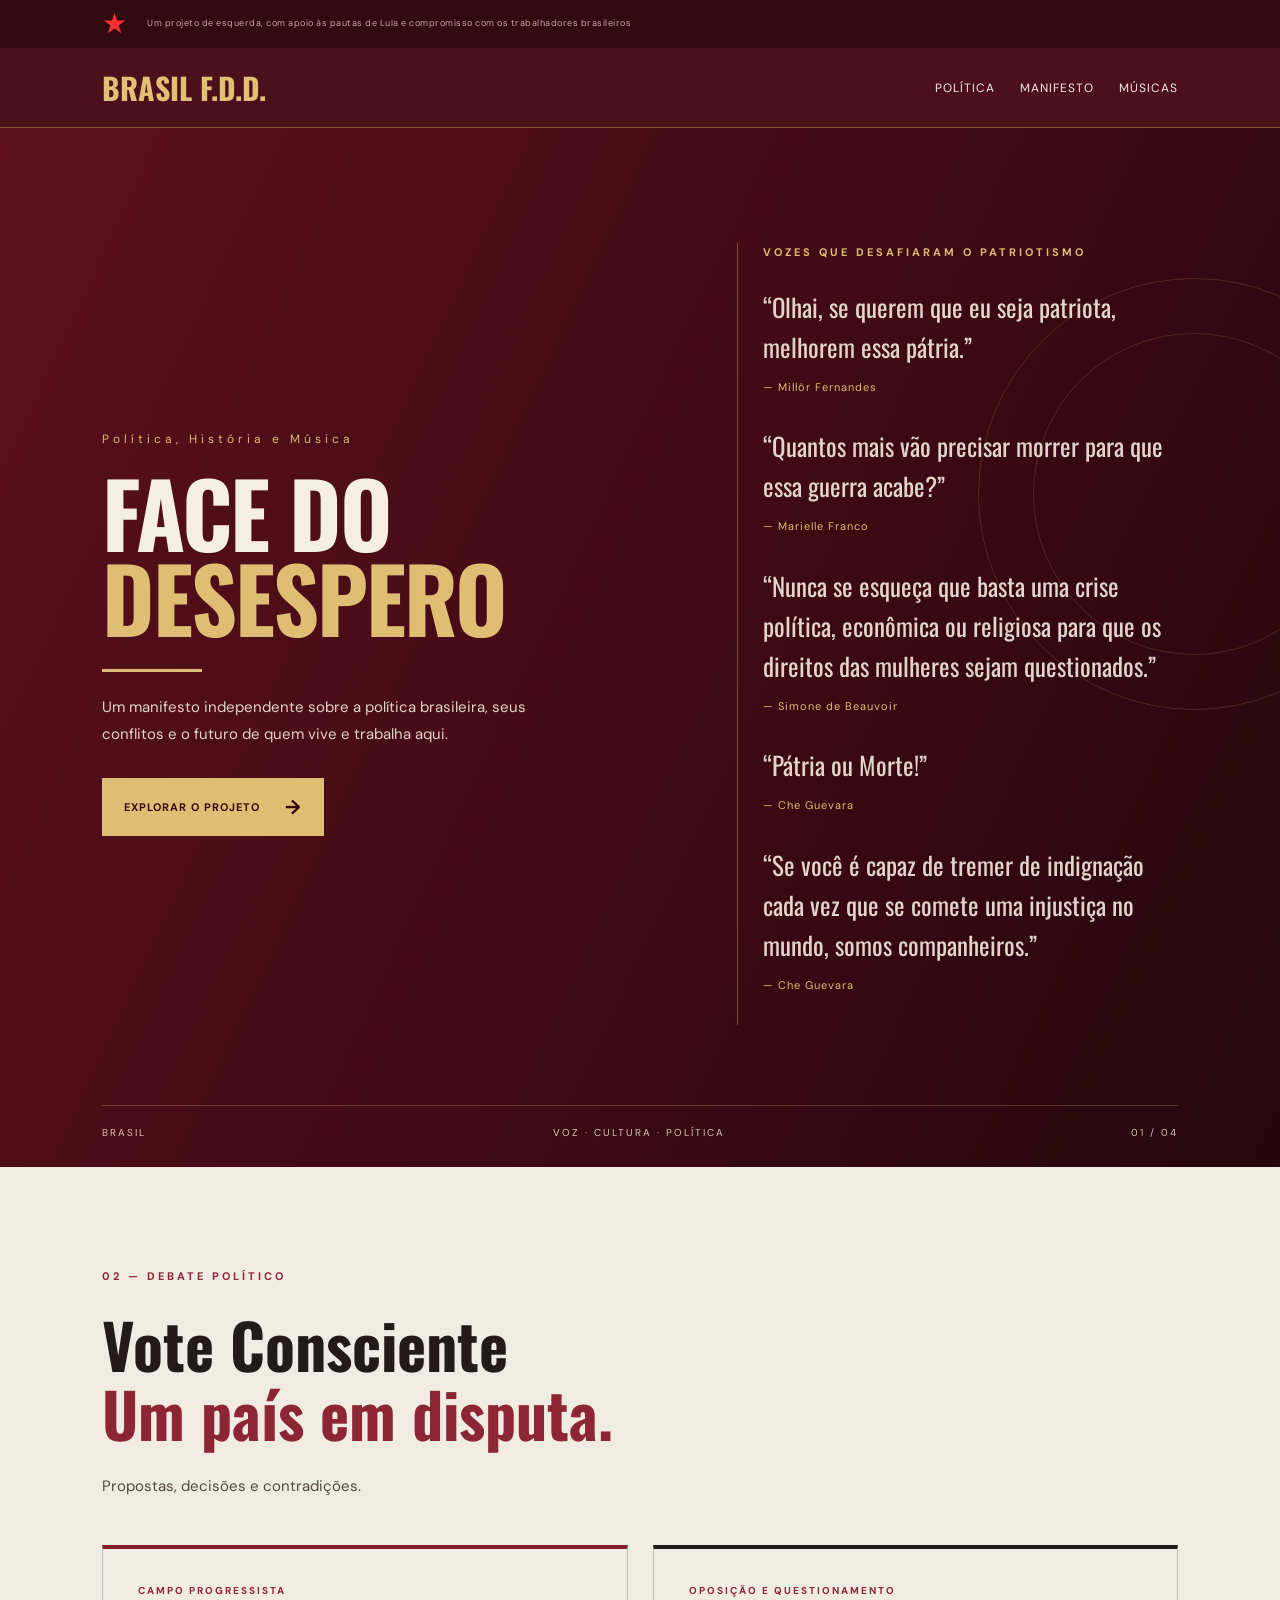
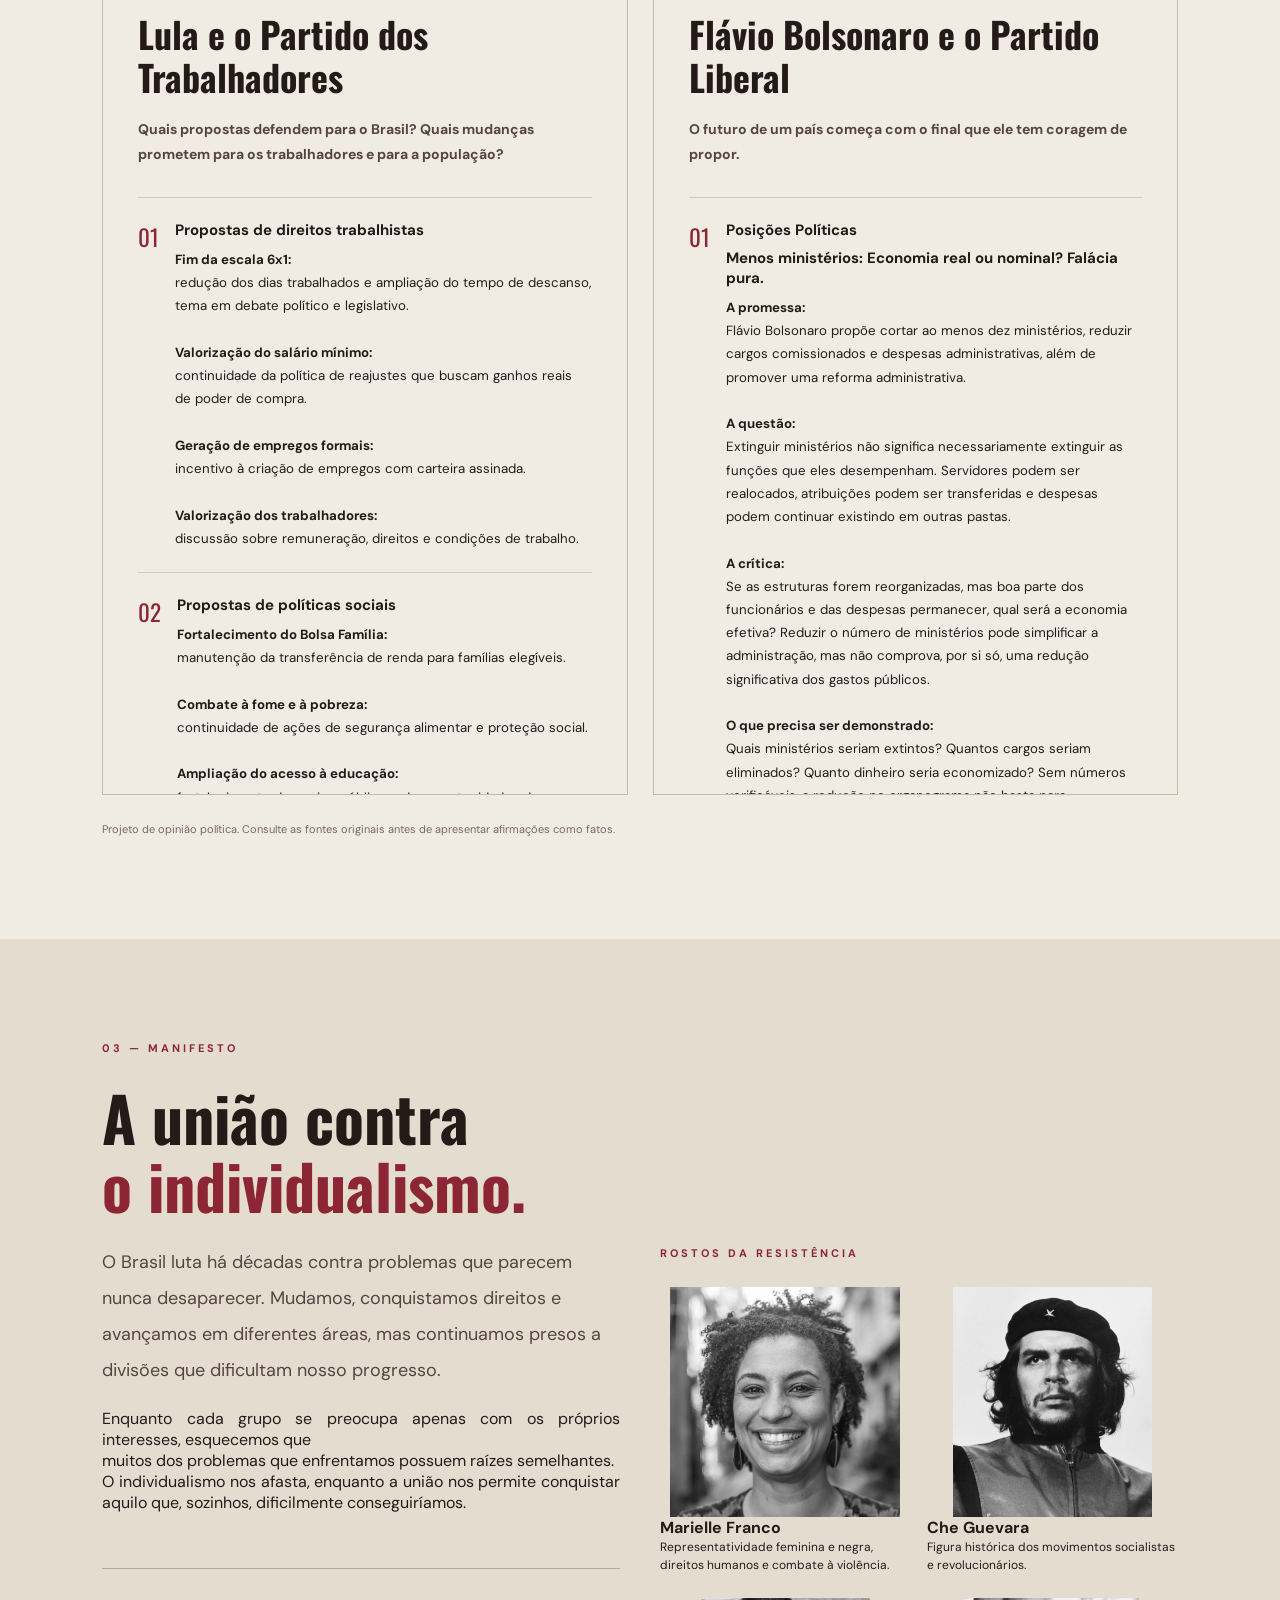
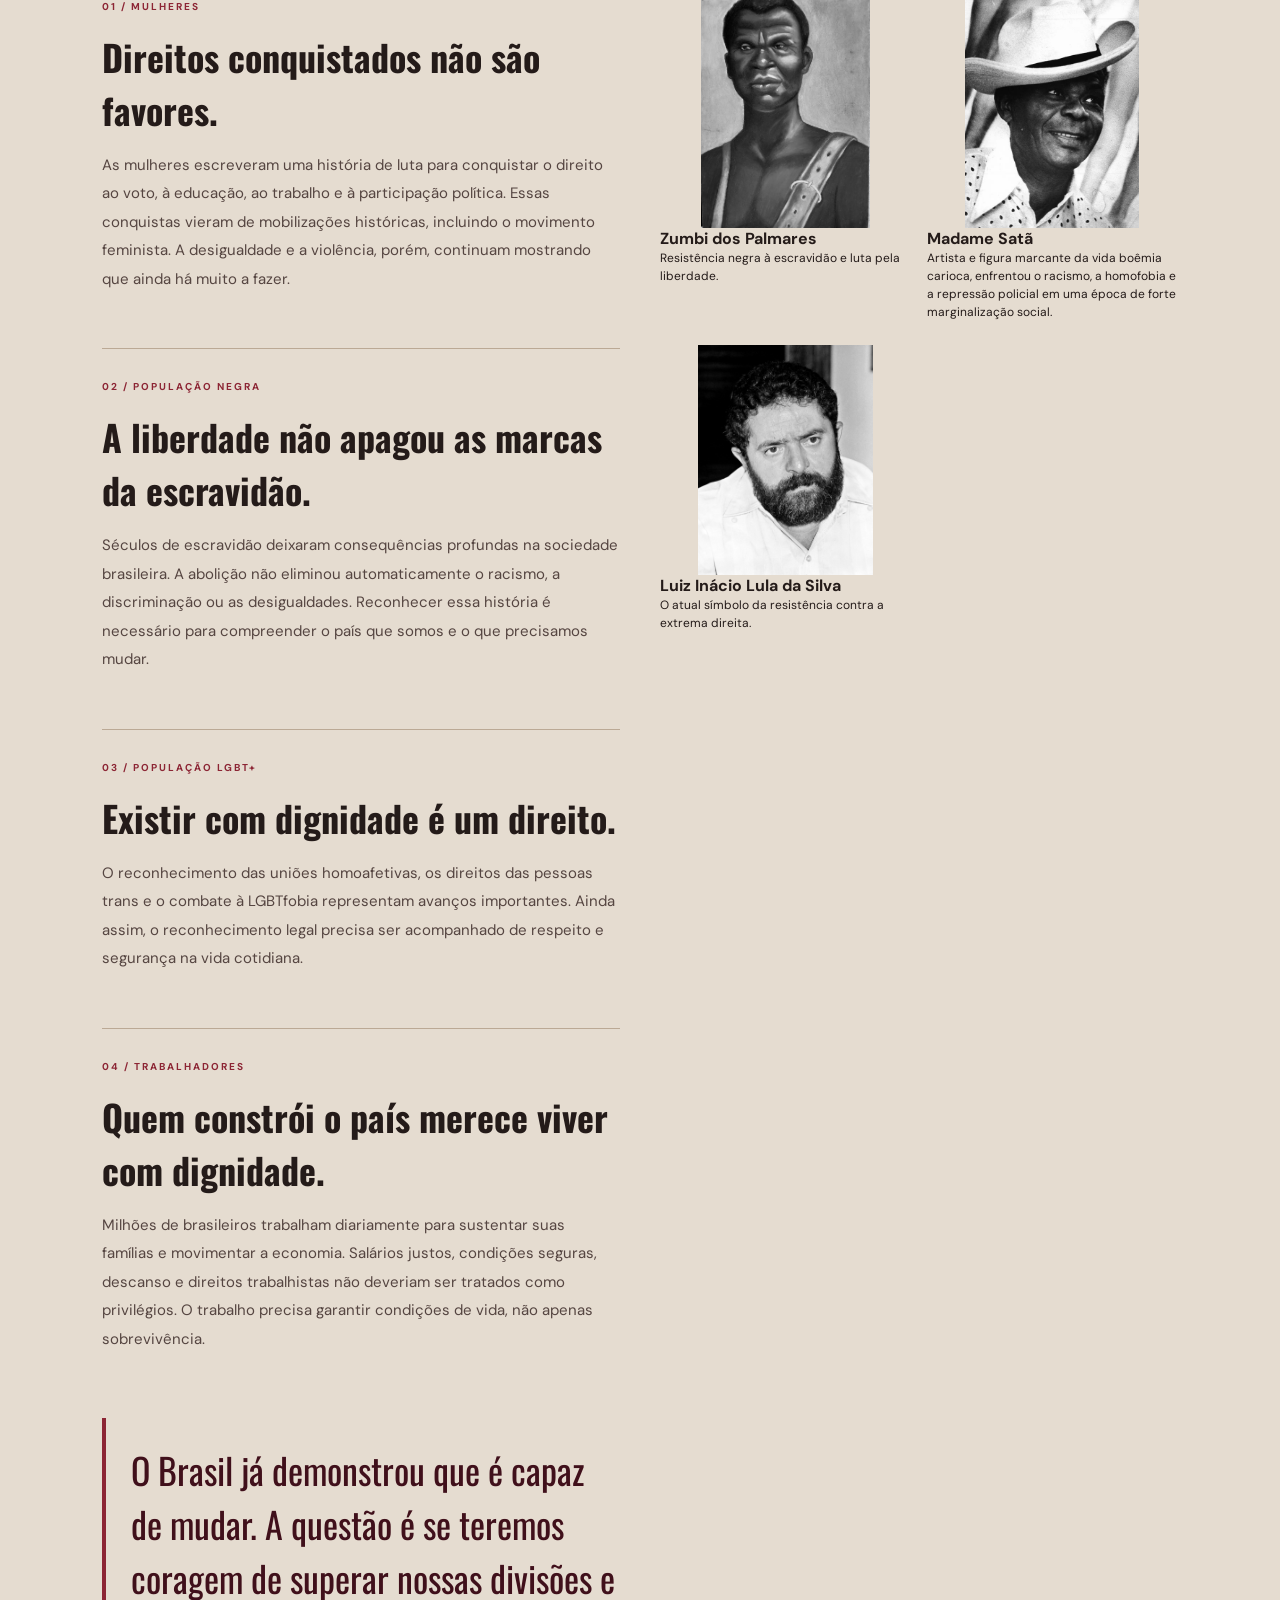
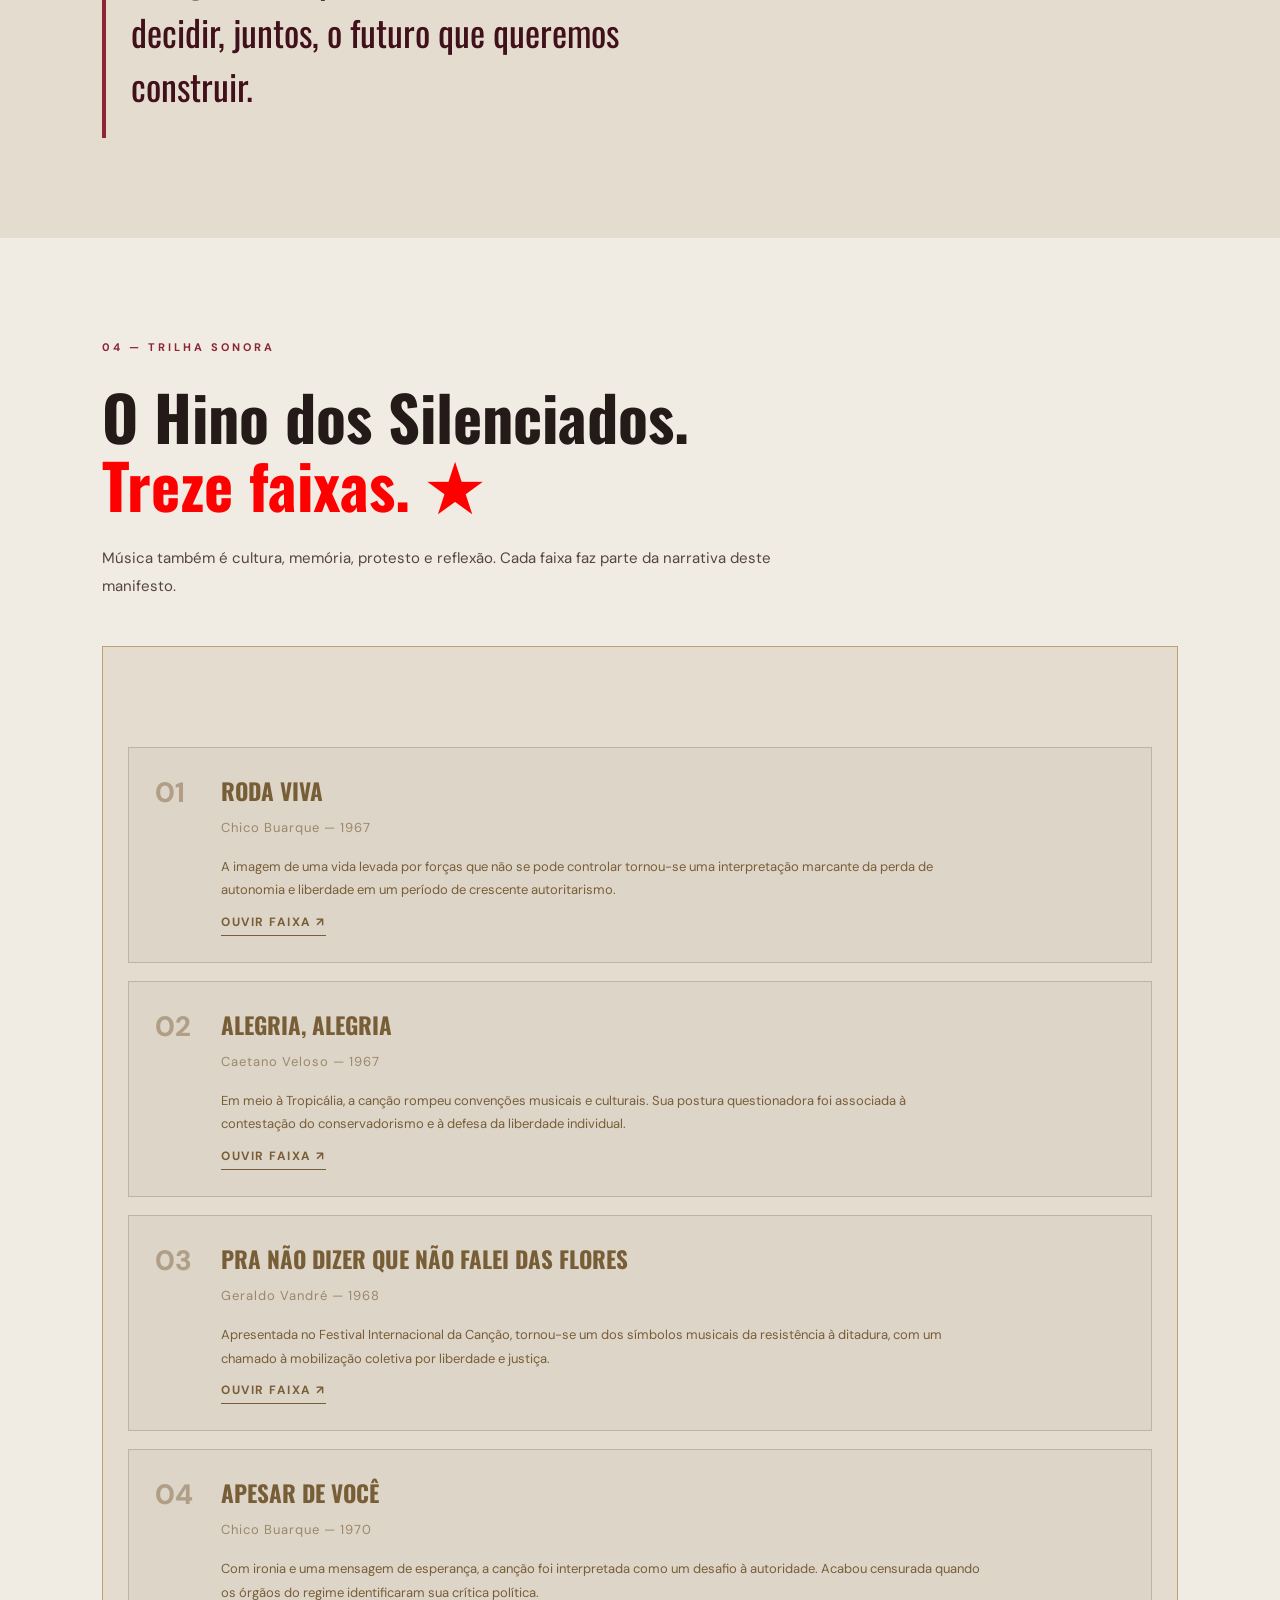
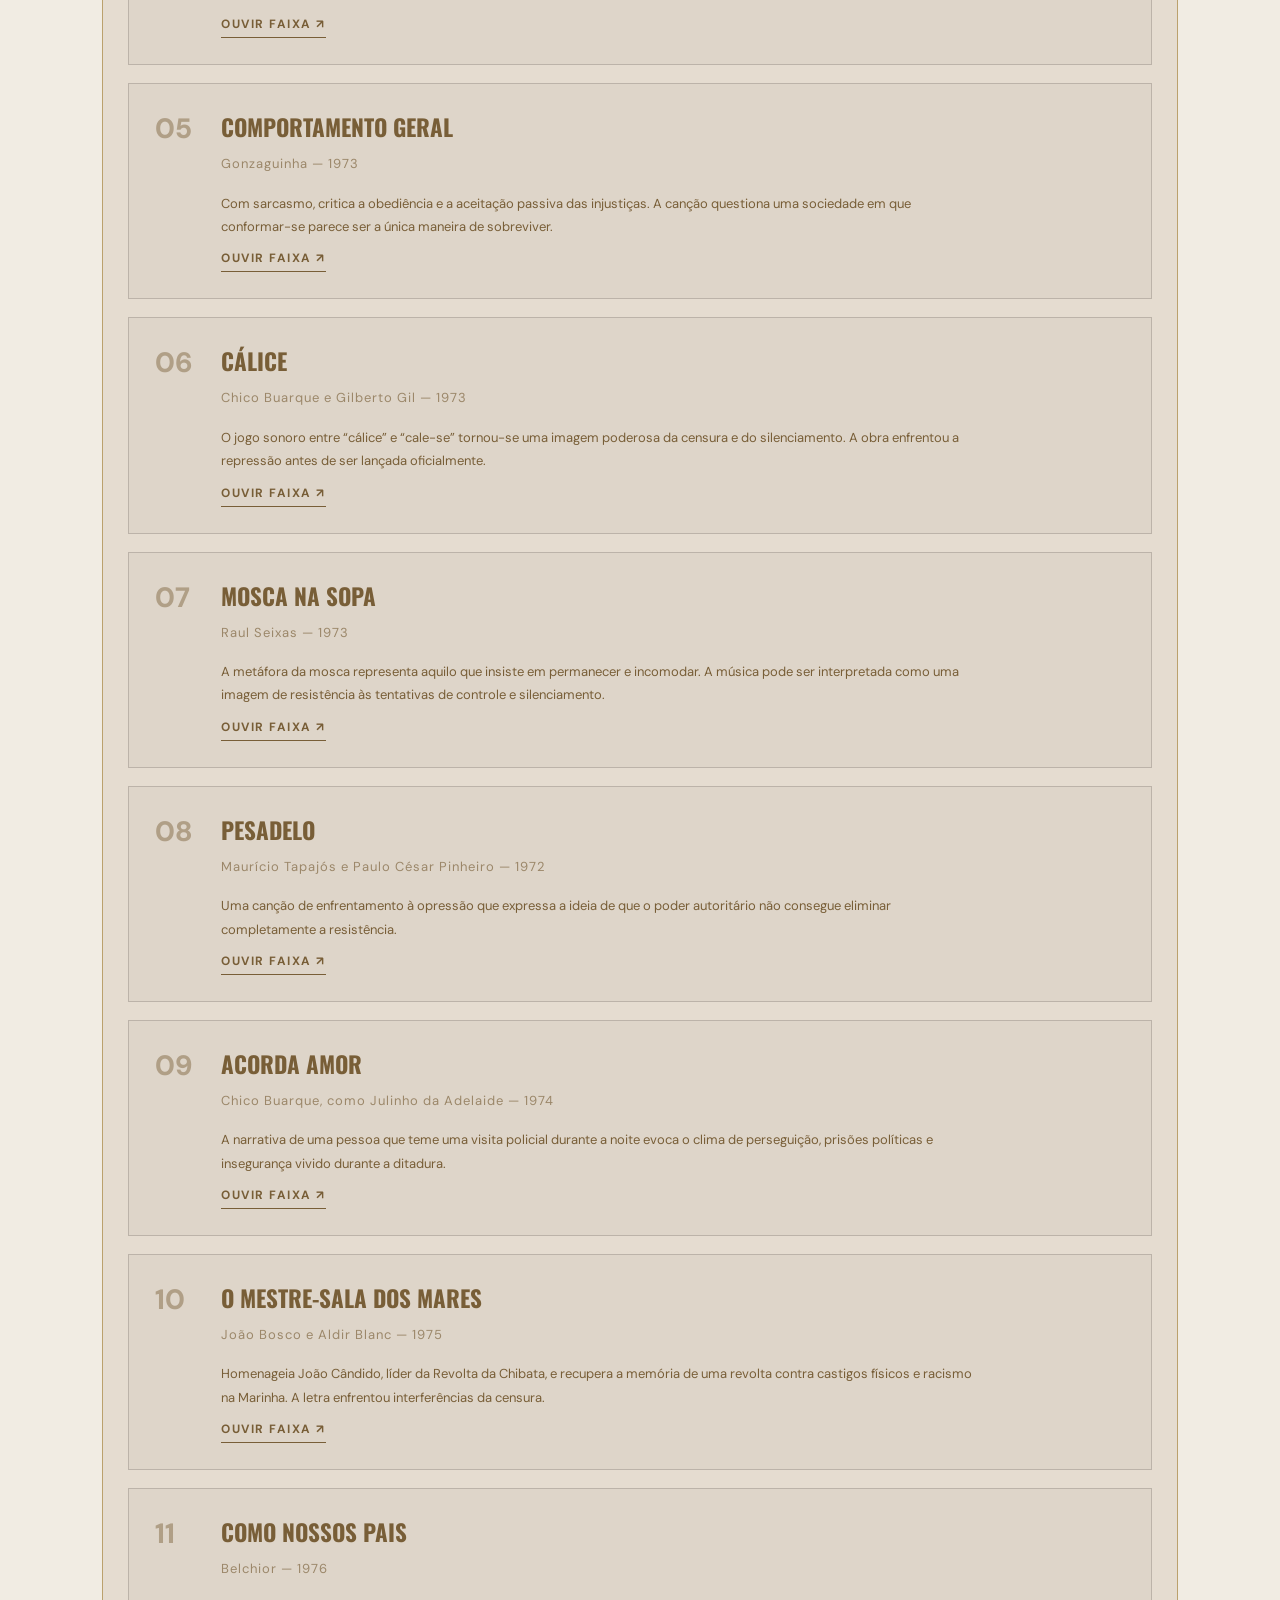
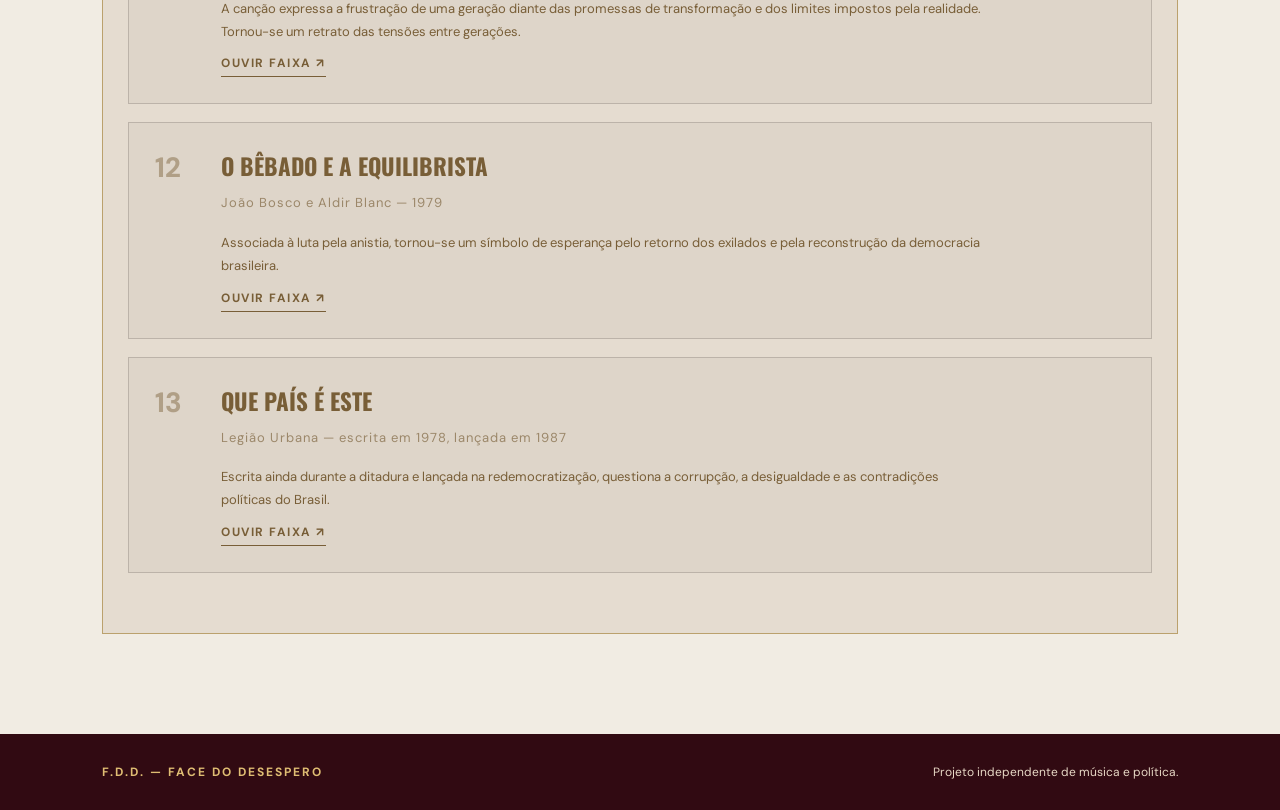
==== commit 211941cc: "Add files via upload" ====
--- a/index.html
+++ b/index.html
@@ -263,7 +263,7 @@
                     <div class="ponto">
                         <span>01</span>
                         <div>
-                            <h4>Posições Burríticas</h4>
+                            <h4>Posições Políticas</h4>
                             <h4>Menos ministérios: Economia real ou nominal? Falácia pura.</h4>
 
                             <h5>
@@ -338,7 +338,7 @@
                     <div class="ponto">
                         <span>03</span>
                         <div>
-                            <h4>Currículo de Tariflavio Bolsomaster</h4>
+                            <h4>Currículo de Flávio Bolsomaster</h4>
 
                             <h5>
                                 <strong>O caso Banco Master e o filme Dark Horse</strong><br><br>
@@ -603,7 +603,21 @@
                             </p>
                         </div>
                     </div>
-
+<div class="simbolo">
+    <img
+        src="Lulaa.jpg"
+        alt="Retrato de Luiz Inácio Lula da Silva jovem, com barba"
+        loading="lazy"
+    >
+
+    <div class="simbolo-info">
+        <span></span>
+        <h3>Luiz Inácio Lula da Silva</h3>
+        <p>
+            O atual símbolo da resistência contra a extrema direita.
+        </p>
+    </div>
+</div>
                 </aside>
 
             </div>
--- a/styles.css
+++ b/styles.css
@@ -1,3 +1,4 @@
+
 @import url('https://fonts.googleapis.com/css2?family=DM+Sans:wght@400;500;600;700&family=Oswald:wght@400;500;600;700&display=swap');
 
 * {
@@ -17,35 +18,90 @@
     overflow-x: hidden;
 }
 
+img {
+    max-width: 100%;
+}
+
 section {
     scroll-margin-top: 20px;
 }
 
+/* SELO POLÍTICO */
+
+.selo-politico {
+    position: relative;
+    z-index: 2;
+    width: 100%;
+    min-width: 0;
+    padding: 10px 8%;
+    display: flex;
+    flex-direction: row;
+    align-items: center;
+    flex-wrap: wrap;
+    gap: 10px;
+    line-height: 1.4;
+    background: #310a12;
+}
+
+.estrela,
+.selo-estrela {
+    position: static;
+    color: #ff3030;
+    font-size: 28px;
+    line-height: 1;
+    flex-shrink: 0;
+}
+
+.selo-nome {
+    color: #f5e9df;
+    font-family: 'Oswald', sans-serif;
+    font-size: 12px;
+    font-weight: 700;
+    letter-spacing: 2px;
+}
+
+.selo-frase {
+    max-width: 100%;
+    color: #c6a5ab;
+    font-family: 'DM Sans', sans-serif;
+    font-size: 9px;
+    letter-spacing: 0.5px;
+    line-height: 1.5;
+    overflow-wrap: anywhere;
+}
+
+/* CABEÇALHO */
+
 .cabecalho {
     min-height: 80px;
-    padding: 0 8%;
+    padding: 16px 8%;
     display: flex;
     align-items: center;
     justify-content: space-between;
-    gap: 25px;
+    flex-wrap: wrap;
+    gap: 20px;
     background: #4b101b;
     border-bottom: 1px solid #80532f;
 }
 
 .logo {
+    display: block;
+    flex-shrink: 0;
+    max-width: 100%;
     color: #e1bf75;
     font-family: 'Oswald', sans-serif;
-    font-size: 30px;
+    font-size: clamp(23px, 3vw, 30px);
     font-weight: 700;
     text-decoration: none;
-    position: relative;
-    right: 90px;
-    top: -10;
+    position: static;
+    white-space: nowrap;
 }
 
 nav {
     display: flex;
-    gap: 30px;
+    align-items: center;
+    flex-wrap: wrap;
+    gap: 25px;
 }
 
 nav a {
@@ -60,7 +116,6 @@
 nav a:hover {
     color: #e1bf75;
 }
-
 
 /* 01 — CAPA */
 
@@ -123,7 +178,7 @@
 
 .capa-grid {
     display: grid;
-    grid-template-columns: 1.1fr 0.9fr;
+    grid-template-columns: minmax(0, 1.1fr) minmax(0, 0.9fr);
     align-items: center;
     gap: 9%;
     margin: 80px 0;
@@ -141,6 +196,7 @@
     font-size: clamp(58px, 7vw, 105px);
     line-height: 0.95;
     letter-spacing: -2px;
+    overflow-wrap: anywhere;
 }
 
 h1 span {
@@ -187,6 +243,7 @@
 }
 
 .capa-vozes {
+    min-width: 0;
     padding-left: 25px;
     border-left: 1px solid #dfbd7360;
 }
@@ -229,7 +286,6 @@
     letter-spacing: 2px;
 }
 
-
 /* TÍTULOS DAS SEÇÕES */
 
 .debate h2,
@@ -248,6 +304,10 @@
     color: #8c2534;
 }
 
+#Star {
+    color: red;
+}
+
 .introducao {
     max-width: 680px;
     margin-bottom: 45px;
@@ -256,7 +316,6 @@
     line-height: 1.9;
 }
 
-
 /* 02 — DEBATE POLÍTICO */
 
 .debate {
@@ -266,14 +325,19 @@
 
 .colunas-politicas {
     display: grid;
-    grid-template-columns: 1fr 1fr;
+    grid-template-columns: repeat(2, minmax(0, 1fr));
     gap: 25px;
-    align-items: stretch;
+    align-items: start;
 }
 
 .coluna {
+    height: 850px;
+    min-width: 0;
     padding: 35px;
+    overflow-y: auto;
     border: 1px solid #c8b8a4;
+    scrollbar-width: thin;
+    scrollbar-color: #8c2534 #e5dcd0;
 }
 
 .coluna-esquerda {
@@ -314,6 +378,7 @@
 }
 
 .ponto > span {
+    flex-shrink: 0;
     color: #8c2534;
     font-family: 'Oswald', sans-serif;
     font-size: 23px;
@@ -322,12 +387,21 @@
 .ponto h4 {
     margin-bottom: 8px;
     font-size: 15px;
+    overflow-wrap: anywhere;
 }
 
 .ponto p {
     color: #554541;
     font-size: 13px;
     line-height: 1.8;
+    overflow-wrap: anywhere;
+}
+
+.coluna .ponto h5 {
+    font-family: 'DM Sans', sans-serif;
+    font-weight: 400;
+    line-height: 1.75;
+    overflow-wrap: anywhere;
 }
 
 .fonte {
@@ -340,7 +414,8 @@
     color: #8c2534;
     font-size: 10px;
     font-weight: 700;
-    letter-spacing: 1px;
+    letter-spacing: 0;
+    line-height: 1.6;
 }
 
 .fonte a {
@@ -357,7 +432,6 @@
     font-size: 11px;
     line-height: 1.7;
 }
-
 
 /* 03 — MANIFESTO */
 
@@ -421,6 +495,68 @@
     line-height: 1.5;
 }
 
+/* MANIFESTO E RETRATOS */
+
+.manifesto-layout {
+    display: grid;
+    grid-template-columns: minmax(0, 1fr) minmax(0, 1fr);
+    gap: 40px;
+    align-items: start;
+    width: 100%;
+}
+
+.manifesto-texto {
+    grid-column: 1;
+    min-width: 0;
+}
+
+.simbolos-luta {
+    grid-column: 2;
+    grid-row: 1;
+    position: sticky;
+    top: 30px;
+    align-self: start;
+    display: grid;
+    grid-template-columns: repeat(2, minmax(0, 1fr));
+    gap: 24px 16px;
+    width: 100%;
+    min-width: 0;
+    margin: 0;
+}
+
+.simbolos-luta > .identificador {
+    grid-column: 1 / -1;
+    margin: 0;
+}
+
+.simbolo {
+    min-width: 0;
+    margin: 0;
+}
+
+.simbolo img {
+    display: block;
+    width: 100%;
+    height: 230px;
+    object-fit: contain;
+    object-position: center;
+    filter: grayscale(100%);
+    position: static;
+}
+
+.simbolo-info h3 {
+    font-size: 16px;
+    overflow-wrap: anywhere;
+}
+
+.simbolo-info p {
+    font-size: 12px;
+    line-height: 1.5;
+}
+
+#Enquanto {
+    text-align: justify;
+}
 
 /* 04 — MÚSICAS */
 
@@ -457,6 +593,75 @@
     line-height: 1.8;
 }
 
+/* LISTA DE MÚSICAS */
+
+.faixas-lista {
+    display: flex;
+    flex-direction: column;
+    gap: 18px;
+    margin-top: 40px;
+}
+
+.faixa {
+    display: flex;
+    gap: 24px;
+    min-width: 0;
+    padding: 26px;
+    border: 1px solid rgba(36, 27, 25, 0.18);
+    background: rgba(36, 27, 25, 0.035);
+    transition: background 0.3s, border-color 0.3s;
+}
+
+.faixa:hover {
+    background: rgba(36, 27, 25, 0.07);
+    border-color: rgba(36, 27, 25, 0.45);
+}
+
+.faixa-numero {
+    flex-shrink: 0;
+    min-width: 42px;
+    font-size: 28px;
+    font-weight: 800;
+    opacity: 0.45;
+}
+
+.faixa-info {
+    flex: 1;
+    min-width: 0;
+}
+
+.faixa-info h3 {
+    margin: 0 0 8px;
+    font-size: 23px;
+    text-transform: uppercase;
+    overflow-wrap: anywhere;
+}
+
+.faixa-artista {
+    margin-bottom: 16px;
+    opacity: 0.65;
+    font-size: 13px;
+    letter-spacing: 1px;
+}
+
+.faixa-info p:not(.faixa-artista) {
+    max-width: 760px;
+    line-height: 1.8;
+}
+
+.faixa-info a {
+    display: inline-block;
+    max-width: 100%;
+    margin-top: 12px;
+    padding-bottom: 5px;
+    color: inherit;
+    font-size: 12px;
+    font-weight: 700;
+    letter-spacing: 1.5px;
+    text-decoration: none;
+    border-bottom: 1px solid currentColor;
+    overflow-wrap: anywhere;
+}
 
 /* RODAPÉ */
 
@@ -476,24 +681,65 @@
     letter-spacing: 2px;
 }
 
-
-/* CELULAR */
+/* TABLETS */
+
+@media (max-width: 800px) {
+    .manifesto-layout {
+        grid-template-columns: minmax(0, 1fr);
+        gap: 35px;
+    }
+
+    .manifesto-texto,
+    .simbolos-luta {
+        grid-column: 1;
+    }
+
+    .simbolos-luta {
+        grid-row: auto;
+        position: static;
+    }
+
+    .simbolo img {
+        height: 180px;
+    }
+}
+
+/* CELULARES */
 
 @media (max-width: 700px) {
+    .selo-politico {
+        padding: 10px 6%;
+        gap: 8px;
+    }
+
+    .estrela,
+    .selo-estrela {
+        font-size: 25px;
+    }
+
+    .selo-frase {
+        flex: 1 1 180px;
+        font-size: 8px;
+        letter-spacing: 0.2px;
+    }
+
     .cabecalho {
+        justify-content: center;
         flex-wrap: wrap;
         gap: 18px;
-        padding: 18px 6%;
+        padding: 18px 5%;
     }
 
     .logo {
-        font-size: 27px;
+        font-size: clamp(22px, 6vw, 27px);
+        white-space: nowrap;
     }
 
     nav {
         width: 100%;
+        justify-content: center;
         flex-wrap: wrap;
-        gap: 15px;
+        gap: 14px;
     }
 
     nav a {
@@ -516,13 +762,13 @@
     }
 
     .capa-grid {
-        grid-template-columns: 1fr;
-        gap: 55px;
-        margin: 65px 0;
+        grid-template-columns: minmax(0, 1fr);
+        gap: 45px;
+        margin: 60px 0;
     }
 
     h1 {
-        font-size: clamp(49px, 12vw, 75px);
+        font-size: clamp(46px, 12vw, 75px);
         letter-spacing: -1px;
     }
 
@@ -568,12 +814,15 @@
     }
 
     .colunas-politicas {
-        grid-template-columns: 1fr;
+        grid-template-columns: minmax(0, 1fr);
         gap: 20px;
     }
 
     .coluna {
+        height: auto;
+        max-height: none;
         padding: 25px 20px;
+        overflow-y: visible;
     }
 
     .coluna h3 {
@@ -597,8 +846,45 @@
         padding-left: 18px;
     }
 
+    .simbolos-luta {
+        grid-template-columns: repeat(2, minmax(0, 1fr));
+        gap: 22px 12px;
+    }
+
+    .simbolo img {
+        height: 160px;
+        object-fit: contain;
+        object-position: center;
+    }
+
+    .simbolo-info h3 {
+        font-size: 14px;
+    }
+
+    .simbolo-info p {
+        font-size: 11px;
+    }
+
     .musicas-vazio {
         padding: 35px 18px;
+    }
+
+    .faixa {
+        gap: 14px;
+        padding: 18px;
+    }
+
+    .faixa-numero {
+        min-width: 28px;
+        font-size: 21px;
+    }
+
+    .faixa-info h3 {
+        font-size: 18px;
+    }
+
+    .faixa-artista {
+        font-size: 11px;
     }
 
     footer {
@@ -607,370 +893,38 @@
         line-height: 1.8;
     }
 }
-.estrela {
-    color: #ff0000;
-    font-size: px;
-    position: relative;
-    bottom: 4770px;
-    left: 20px;
-
-}
-.selo-politico {
-    position: absolute;
-    top: 20px;
-    left: 16px;
-    z-index: 1000;
-    display: flex;
-    flex-direction: column;
-    align-items: flex-start;
-    line-height: 1;
-    gap: 3px;
-}
-
-.selo-estrela {
-    color: #ff3030;
-    font-size: 40px;
-}
-
-.selo-nome {
-    color: #f5e9df;
-    font-family: 'Oswald', sans-serif;
-    font-size: 12px;
-    font-weight: 700;
-    letter-spacing: 2px;
-}
-
-.selo-frase {
-    color: #c6a5ab;
-    font-family: 'DM Sans', sans-serif;
-    font-size: 7px;
-    letter-spacing: 1px;
-}
-/* MANIFESTO: TEXTO À ESQUERDA, RETRATOS À DIREITA */
-
-.manifesto-layout {
-    display: grid !important;
-    grid-template-columns: minmax(0, 1fr) minmax(0, 1fr) !important;
-    gap: 40px;
-    align-items: start;
-    width: 100%;
-}
-
-.manifesto-texto {
-    grid-column: 1;
-    min-width: 0;
-}
-
-.simbolos-luta {
-    grid-column: 2;
-    grid-row: 1;
-    position: sticky;
-    top: 30px;
-    align-self: start;
-    width: 100%;
-    min-width: 0;
-    display: grid;
-    grid-template-columns: repeat(2, minmax(0, 1fr));
-    gap: 24px 16px;
-    margin: 0;
-}
-
-.simbolos-luta > .identificador {
-    grid-column: 1 / -1;
-    margin: 0;
-}
-
-.simbolo {
-    min-width: 0;
-    margin: 0;
-}
-
-.simbolo img {
-    display: block;
-    width: 100%;
-    height: 230px;
-    object-fit: cover;
-    object-position: center top;
-    filter: grayscale(100%);
-}
-
-.simbolo-info h3 {
-    font-size: 16px;
-    overflow-wrap: anywhere;
-}
-
-.simbolo-info p {
-    font-size: 12px;
-    line-height: 1.5;
-}
-
-@media (max-width: 800px) {
-    .manifesto-layout {
-        grid-template-columns: 1fr !important;
-    }
-
-    .manifesto-texto,
+
+/* CELULARES PEQUENOS */
+
+@media (max-width: 380px) {
+    .logo {
+        font-size: 22px;
+    }
+
+    nav {
+        gap: 11px;
+    }
+
+    nav a {
+        font-size: 9px;
+        letter-spacing: 0.5px;
+    }
+
     .simbolos-luta {
-        grid-column: 1;
-    }
-
-    .simbolos-luta {
-        grid-row: auto;
-        position: static;
-    }
-}
-.simbolo img {
-    display: block;
-    width: 100%;
-    height: 160px;
-    object-fit: contain;
-    object-position: center;
-    filter: grayscale(100%);
-    position: relative;
-    right: 310px;
-}
-#Enquanto{
-    text-align: justify;
-
-
-
-}
-
-
-
-
-/* COLUNAS POLÍTICAS */
-
-.colunas-politicas {
-    grid-template-columns: repeat(2, minmax(0, 1fr));
-    align-items: start;
-    gap: 25px;
-}
-
-.coluna {
-    height: 850px;
-    min-width: 0;
-    overflow-y: auto;
-    scrollbar-width: thin;
-    scrollbar-color: #8c2534 #e5dcd0;
-}
-
-/* ROLAGEM E ORGANIZAÇÃO DO TEXTO */
-
-.coluna .ponto {
-    min-width: 0;
-}
-
-.coluna .ponto h4,
-.coluna .ponto h5 {
-    overflow-wrap: anywhere;
-}
-
-.coluna .ponto h5 {
-    font-family: 'DM Sans', sans-serif;
-    font-weight: 400;
-    line-height: 1.75;
-}
-
-.coluna .ponto > span {
-    flex-shrink: 0;
-}
-
-.fonte {
-    line-height: 1.6;
-    letter-spacing: 0;
-}
-
-.fonte a {
-    overflow-wrap: anywhere;
-}
-
-/* CELULAR */
-
-@media (max-width: 700px) {
-    .colunas-politicas {
         grid-template-columns: minmax(0, 1fr);
     }
 
-    .coluna {
-        height: auto;
-        max-height: none;
-        overflow-y: visible;
-    }
-}
-
-/* MANIFESTO: TEXTO À ESQUERDA, RETRATOS À DIREITA */
-
-.manifesto-layout {
-    display: grid;
-    grid-template-columns: minmax(0, 1fr) minmax(0, 1fr);
-    gap: 40px;
-    align-items: start;
-    width: 100%;
-}
-
-.manifesto-texto {
-    grid-column: 1;
-    min-width: 0;
-}
-
-.simbolos-luta {
-    grid-column: 2;
-    grid-row: 1;
-    position: sticky;
-    top: 30px;
-    align-self: start;
-    width: 100%;
-    min-width: 0;
-    display: grid;
-    grid-template-columns: repeat(2, minmax(0, 1fr));
-    gap: 24px 16px;
-    margin: 0;
-}
-
-.simbolos-luta > .identificador {
-    grid-column: 1 / -1;
-    margin: 0;
-}
-
-.simbolo {
-    min-width: 0;
-    margin: 0;
-}
-
-.simbolo img {
-    display: block;
-    width: 100%;
-    height: 230px;
-    object-fit: contain;
-    object-position: center;
-    filter: grayscale(100%);
-    position: static;
-}
-
-.simbolo-info h3 {
-    font-size: 16px;
-    overflow-wrap: anywhere;
-}
-
-.simbolo-info p {
-    font-size: 12px;
-    line-height: 1.5;
-}
-
-#Enquanto {
-    text-align: justify;
-}
-
-/* MANIFESTO NO CELULAR */
-
-@media (max-width: 800px) {
-    .manifesto-layout {
-        grid-template-columns: minmax(0, 1fr);
-    }
-
-    .manifesto-texto,
-    .simbolos-luta {
-        grid-column: 1;
-    }
-
-    .simbolos-luta {
-        grid-row: auto;
-        position: static;
-    }
-
     .simbolo img {
-        height: 160px;
-        object-fit: contain;
-        object-position: center;
-    }
-}
-
-
-
-
-```css
-.faixas-lista {
-    display: flex;
-    flex-direction: column;
-    gap: 18px;
-    margin-top: 40px;
-}
-
-.faixa {
-    display: flex;
-    gap: 24px;
-    padding: 26px;
-    border: 1px solid rgba(255, 255, 255, 0.18);
-    background: rgba(255, 255, 255, 0.035);
-    transition: background 0.3s, border-color 0.3s;
-}
-
-.faixa:hover {
-    background: rgba(255, 255, 255, 0.07);
-    border-color: rgba(255, 255, 255, 0.45);
-}
-
-.faixa-numero {
-    font-size: 28px;
-    font-weight: 800;
-    opacity: 0.45;
-    min-width: 42px;
-}
-
-.faixa-info {
-    flex: 1;
-}
-
-.faixa-info h3 {
-    margin: 0 0 8px;
-    font-size: 23px;
-    text-transform: uppercase;
-}
-
-.faixa-artista {
-    margin-bottom: 16px;
-    opacity: 0.65;
-    font-size: 13px;
-    letter-spacing: 1px;
-}
-
-.faixa-info p:not(.faixa-artista) {
-    line-height: 1.8;
-    max-width: 760px;
-}
-
-.faixa-info a {
-    display: inline-block;
-    margin-top: 12px;
-    font-size: 12px;
-    font-weight: 700;
-    letter-spacing: 1.5px;
-    text-decoration: none;
-    color: inherit;
-    border-bottom: 1px solid currentColor;
-    padding-bottom: 5px;
-}
-
-@media (max-width: 600px) {
+        height: 190px;
+    }
+
     .faixa {
-        gap: 14px;
-        padding: 18px;
+        gap: 10px;
+        padding: 14px;
     }
 
     .faixa-numero {
-        font-size: 21px;
-        min-width: 28px;
-    }
-
-    .faixa-info h3 {
+        min-width: 22px;
         font-size: 18px;
     }
 }
-
-
-#Star{
-    color: red;
-
-
-}
